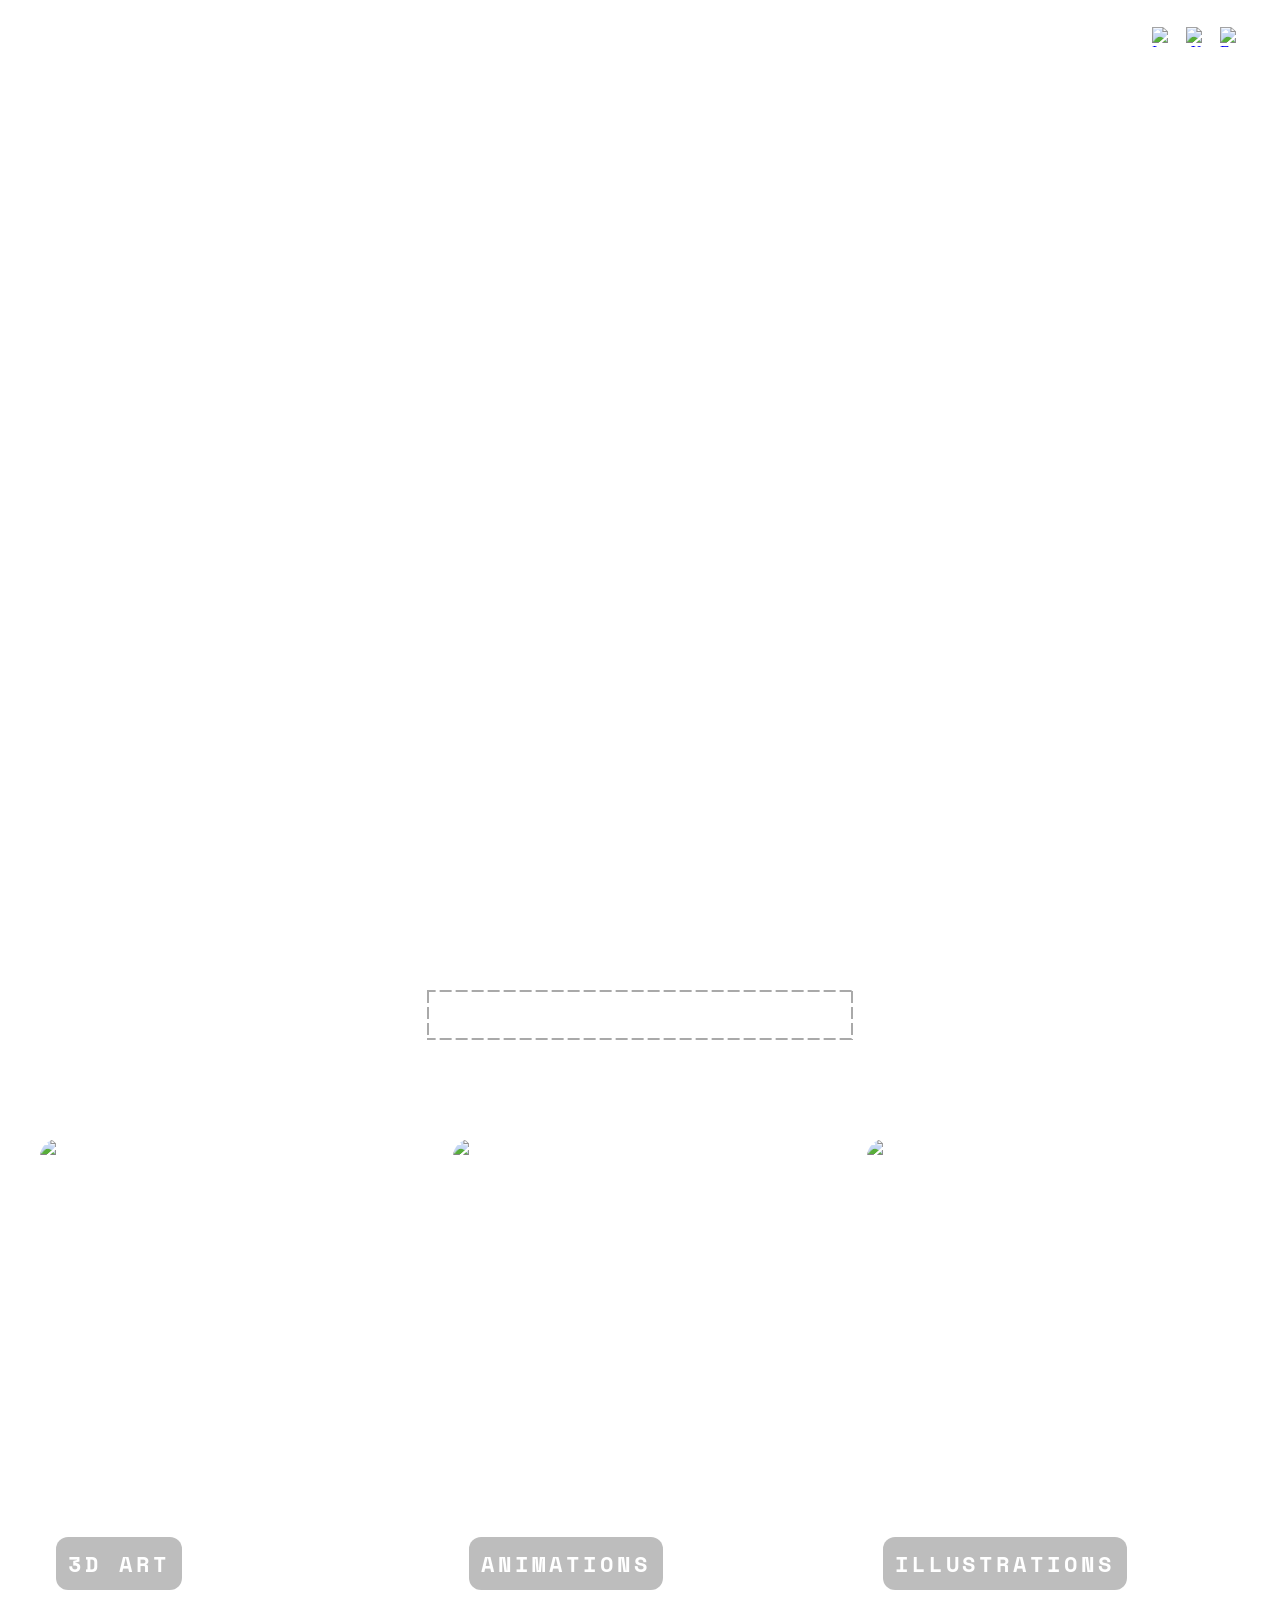
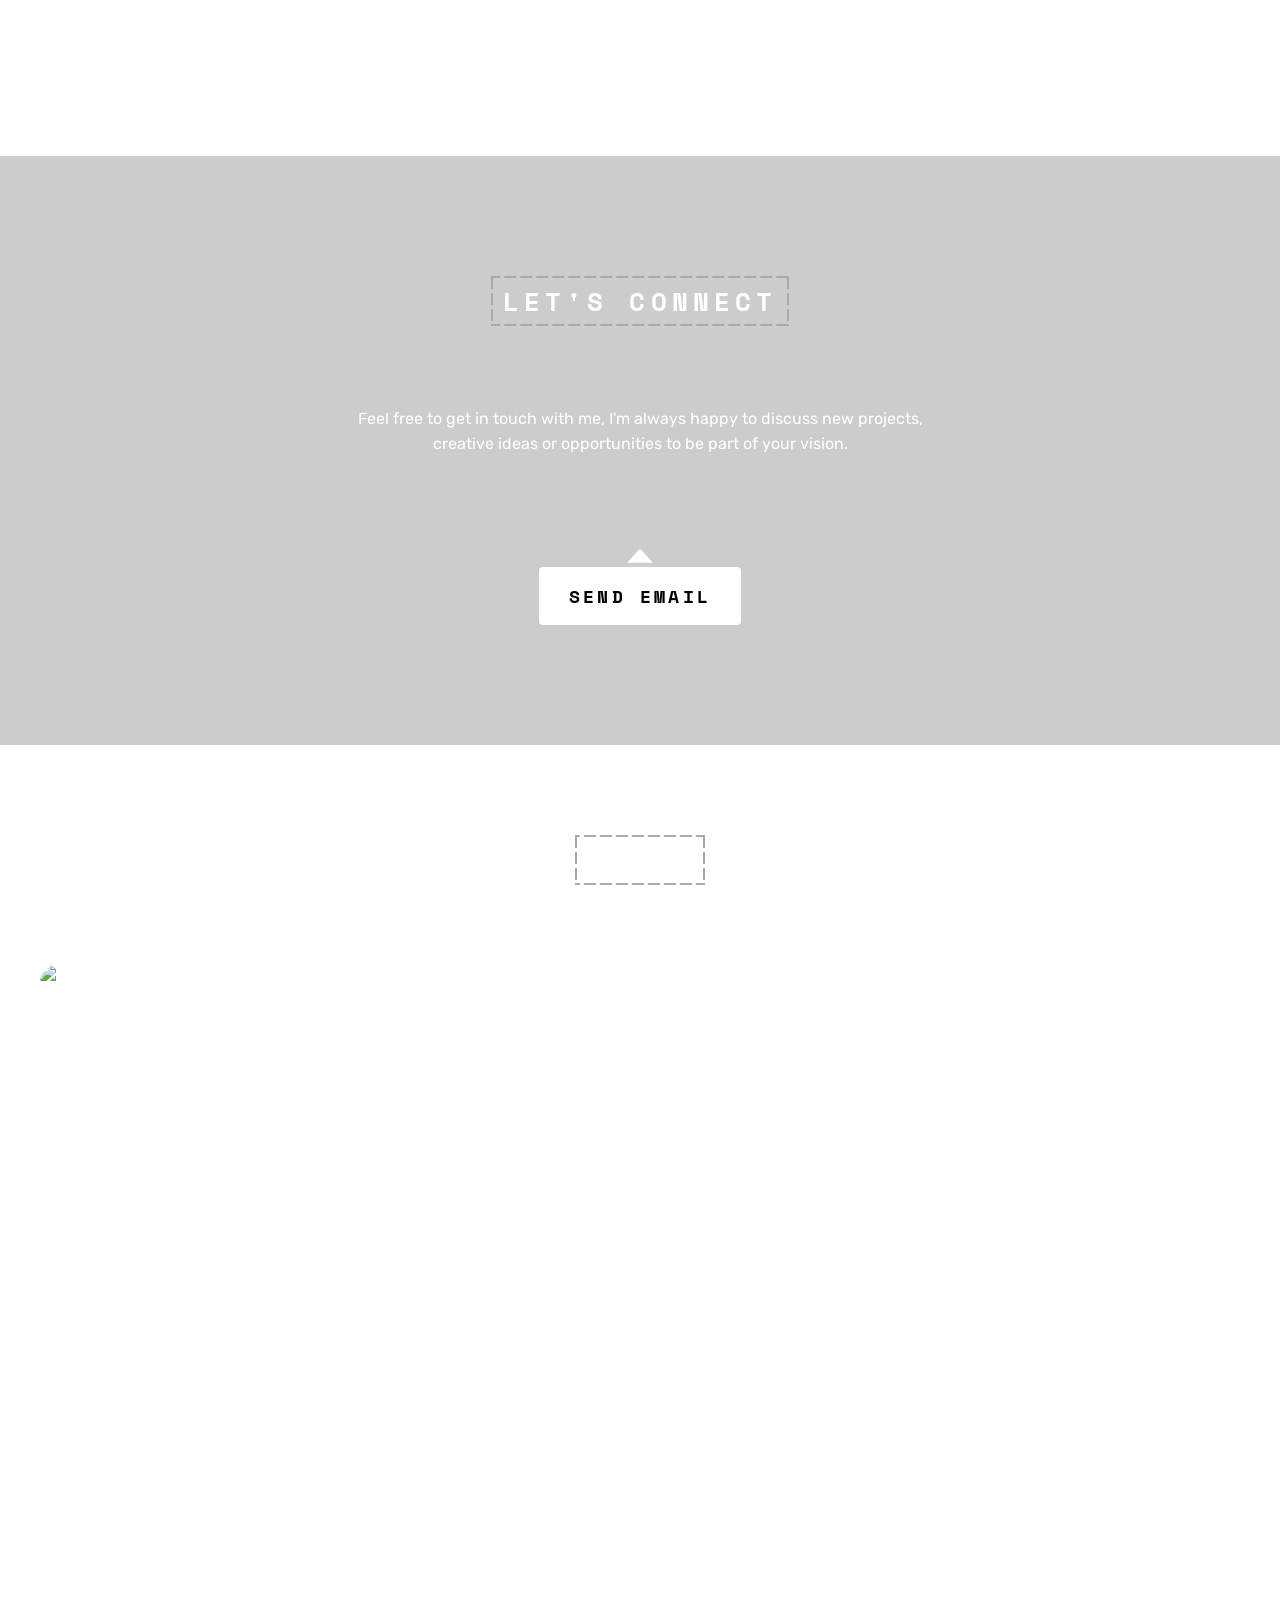
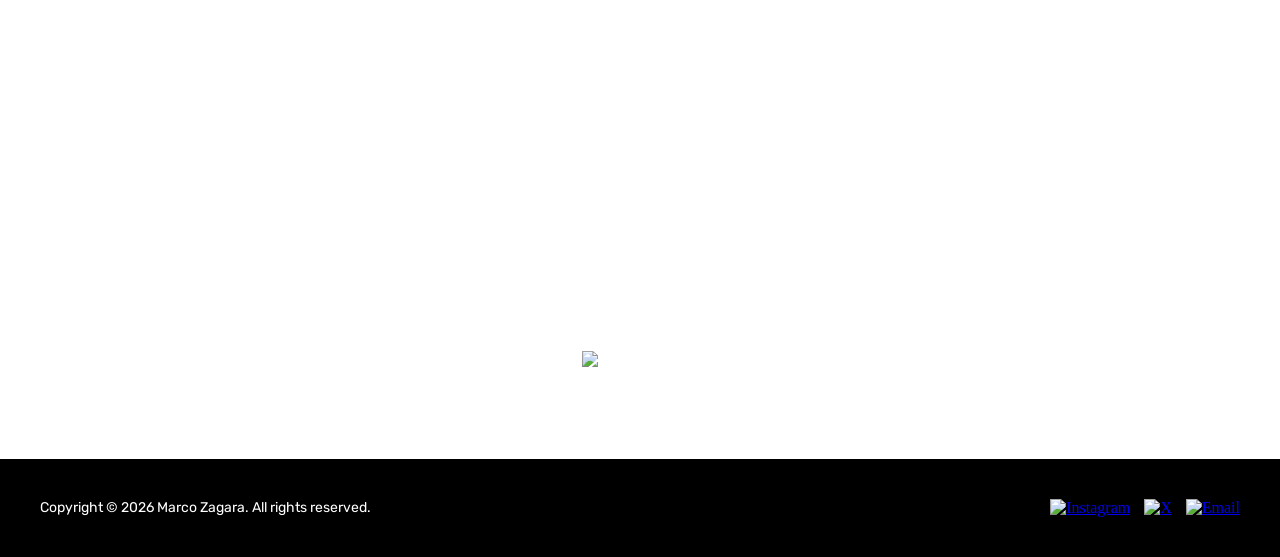
==== index.html @ 0505eff7 "Add files via upload" ====
<!DOCTYPE html>
<html lang="en">

<head>
<meta charset="UTF-8">
<meta name="viewport" content="width=device-width, initial-scale=1.0">

<title>Marco Zagara</title>

<link rel="stylesheet" href="css/style.css">

</head>

<body>

<section class="hero">
  <nav class="nav" id="navbar">
    <div class="container nav__inner">
      <div class="nav__links">
        <a href="#work">WORK</a>
        <a href="#about">ABOUT</a>
        <a href="#contact">CONTACT</a>
      </div>

<div class="nav__icons">

  <a href="https://instagram.com/marcozagara" target="_blank" rel="noopener noreferrer" aria-label="Instagram">
    <img src="images/instagram.svg" alt="Instagram">
  </a>

  <a href="https://x.com/marcozagara" target="_blank" rel="noopener noreferrer" aria-label="X">
    <img src="images/x.svg" alt="X">
  </a>

  <a href="mailto:marcozagara17@email.com" aria-label="Email">
    <img src="images/email.svg" alt="Email">
  </a>

</div>

    </div>
  </nav>

  <div class="container hero-ill-wrap">
    <img src="images/squares.svg" alt="" class="hero-illustration">
  </div>

  <div class="container">
    <h1 class="hero__title">MARCO ZAGARA</h1>
    <p class="hero__subtitle">DIGITAL ARTIST // VISUAL STORYTELLER</p>
  </div>
</section>

<section class="work" id="work">
  <div class="container">
    <div class="section-head">
      <h2 class="section-title">EXPLORE COLLECTIONS</h2>
      <p class="section-subtitle">Selected works from the archive</p>
    </div>

    <div class="cards">
      <a class="card" href="3dart.html" aria-label="3D Art">
        <img class="card__img" src="images/cards-3d.jpg" alt="3D Art cover" />
        <div class="card__label">3D ART</div>
      </a>

      <a class="card" href="animations.html" aria-label="Animations">
        <img class="card__img" src="images/cards-animations.jpg" alt="Animations cover" />
        <div class="card__label">ANIMATIONS</div>
      </a>

      <a class="card" href="illustrations.html" aria-label="Illustrations">

      <div class="contact-anchor" id="contact"></div>

        <img class="card__img" src="images/cards-illustrations.jpg" alt="Illustrations cover" />
        <div class="card__label">ILLUSTRATIONS</div>
      </a>
    </div>

  </div>

</section>

<section class="contact">

  <div class="container">

    <div class="section-head">
      <h2 class="section-title">LET'S CONNECT</h2>
    </div>

    <div class="contact-text">
      <p>
        Feel free to get in touch with me, I'm always happy to discuss new projects, creative ideas or opportunities to be part of your vision.
      </p>
    </div>

    <div class="contact-button">
      <a href="mailto:marcozagara17@email.com" class="email-btn">
        SEND EMAIL
      </a>
    </div>

  </div>

</section>

<section class="about" id="about">
  
  <div class="container">

    <div class="section-head">
      <h2 class="section-title">ABOUT</h2>
    </div>

    <div class="about-photo">
      <img src="images/about-photo.jpg" alt="Marco Zagara">
    </div>

    <div class="about-bio">
      <p>
        I'm a creative visual artist and graphic designer based in Italy, where I continue to grow and evolve a visual portfolio that covers CGI graphics, 2D photo manipulation and illustration. <br> <br>

My work is characterized by a strong visual impact thanks to vibrant colors, interesting points of view and futuristic environments, in which I blend together a strong focus on visual storytelling with a keen use of color and depth to create dreamlike compositions. <br> <br>

Partnering with clients and brands around the globe to solve problems using creative and inspiring solutions, I'm constantly looking for new challenges and I like to collaborate with people, teams and companies that are as passionate about what they do as I am.
      </p>
    </div>

    <div class="clients">

      <h3 class="clients-title">SELECTED CLIENTS</h3>

      <img src="images/clients.png" alt="Selected clients">

    </div>

  </div>

</section>

<footer class="footer">

  <div class="container footer__inner">

    <div class="footer__text">
      Copyright © 2026 Marco Zagara. All rights reserved.
    </div>

    <div class="footer__icons">

      <a href="https://instagram.com/marcozagara" target="_blank" rel="noopener noreferrer">
        <img src="images/instagram.svg" alt="Instagram">
      </a>

      <a href="https://x.com/marcozagara" target="_blank" rel="noopener noreferrer">
        <img src="images/x.svg" alt="X">
      </a>

      <a href="mailto:marcozagara17@email.com">
        <img src="images/email.svg" alt="Email">
      </a>

    </div>

  </div>

</footer>

<script src="js/script.js"></script>

</body>

</html>
---- css/style.css ----
/* Fonts (Google Fonts) */
@import url('https://fonts.googleapis.com/css2?family=Rubik:wght@300;400;500&family=Space+Mono:wght@400;700&display=swap');

/* Reset base */
* { box-sizing: border-box; }
html {
  scroll-behavior: smooth;
}

body { margin: 0; padding: 0; }
body { color: #fff; }

/* Container */
.container {
  width: min(1200px, calc(100% - 48px));
  margin: 0 auto;
}

section {
  scroll-margin-top: 60px;
}

/* HERO */
.hero {
  min-height: 100vh;
  position: relative;
  display: flex;
  align-items: center;   /* centro verticale */
  justify-content: center; /* centro orizzontale */
  text-align: center;

  /* Placeholder background: per ora un colore, poi mettiamo la tua immagine */
  background-image: url("../images/hero_background.jpg");
background-size: cover;
background-position: center;
background-repeat: no-repeat;;
}

.hero__title {
  font-family: "Space Mono", monospace;
  letter-spacing: 0.2em;
  font-size: clamp(38px, 5vw, 68px);
  margin: 0 0 12px 0;
  line-height: 1.1;
}

.hero__subtitle {
  font-family: "Rubik", system-ui, sans-serif;
  letter-spacing: 0.2em;
  text-transform: uppercase;
  font-size: clamp(14px, 1.4vw, 25px);
  margin: 0;
  opacity: 1;
  line-height: 1.1;
}







/* NAVBAR overlay */
.nav {
  position: fixed;
  top: 0;
  left: 0;
  width: 100%;
  z-index: 9999;

  padding: 24px 0;

  transition: background 0.2s ease, backdrop-filter 0.2s ease;
}

@media (max-width: 850px) {
  .nav {
    padding: 20px 0px;
  }
}

/* contenitore interno */

.nav__inner {
  display: flex;
  align-items: center;
  justify-content: space-between;
}

/* link */

.nav__links {
  display: flex;
  gap: 28px;
}

.nav__links a {
  font-family: "Space Mono", monospace;
  font-size: 18px;
  font-weight: 700;
  color: #ffffff;
  text-decoration: none;

  transition: color 0.15s ease;
}

.nav__links a:hover {
  color: #ffbc58;
}

/* icone placeholder */

.nav__icons {
  display: flex;
  align-items: center;
  gap: 14px;
}

.nav__icons a {
  display: inline-flex;
  align-items: center;
  justify-content: center;
}

.nav__icons img {
  width: 20px;
  height: 20px;
  object-fit: contain;

  transition: opacity 0.15s ease;
}

.nav__icons a:hover img {
  opacity: 0.7;
}

/* nav glass allo scroll */

.nav.scrolled {
  background: rgba(0,0,0,0.24);
  backdrop-filter: blur(16px);
  -webkit-backdrop-filter: blur(16px);
  border-bottom: 1px solid rgba(255,255,255,0.18);
}










/* Section spacing */
.work {
  padding: 90px 0;
    background-image: url("../images/work-bg.jpg");

  background-size: cover;
  background-position: center;
  background-repeat: no-repeat;
  position: relative;
  z-index: 3;
}

/* Section heading */
.section-head {
  text-align: center;
  margin-bottom: 40px;
}

.section-title {
  font-family: "Space Mono", monospace;
  letter-spacing: 0.2em;
  text-transform: uppercase;
  font-size: clamp(22px, 2vw, 26px);
  margin: 0 0 40px 0;
  opacity: 1;

  padding: 6px 12px;
  display: inline-block;
  position: relative;          /* necessario per ::before */
}



/* bordo tratteggiato controllabile, 4 lati garantiti */
.section-title::before{
  content: "";
  position: absolute;
  inset: 0;                    /* copre esattamente il box */
  pointer-events: none;
  border-radius: 0px;          /* opzionale */

  /* spessore bordo */
  --b: 2px;

  /* controllo pieni/vuoti */
  --dash: 12px;                /* tratto pieno */
  --gap: 4px;                  /* vuoto */

  background:
    /* TOP */
    repeating-linear-gradient(
      to right,
      #a9a9a9 0 var(--dash),
      transparent var(--dash) calc(var(--dash) + var(--gap))
    ) top / calc(var(--dash) + var(--gap)) var(--b) repeat-x,

    /* BOTTOM */
    repeating-linear-gradient(
      to right,
      #a9a9a9 0 var(--dash),
      transparent var(--dash) calc(var(--dash) + var(--gap))
    ) bottom / calc(var(--dash) + var(--gap)) var(--b) repeat-x,

    /* LEFT */
    repeating-linear-gradient(
      to bottom,
      #a9a9a9 0 var(--dash),
      transparent var(--dash) calc(var(--dash) + var(--gap))
    ) left / var(--b) calc(var(--dash) + var(--gap)) repeat-y,

    /* RIGHT */
    repeating-linear-gradient(
      to bottom,
      #a9a9a9 0 var(--dash),
      transparent var(--dash) calc(var(--dash) + var(--gap))
    ) right / var(--b) calc(var(--dash) + var(--gap)) repeat-y;
}

.section-subtitle {
  font-family: "Rubik", system-ui, sans-serif;
  letter-spacing: 0.2em;
  text-transform: uppercase;
  font-size: clamp(14px, 2vw, 16px);
  margin: 0;
  opacity: 1;
}

/* Cards grid */
.cards {
  display: grid;
  grid-template-columns: repeat(3, 1fr);
  gap: 40px;
  align-items: stretch;
  margin-bottom: 60px;
}

.card {
  position: relative;
  display: block;
  border-radius: 18px;
  overflow: hidden;
  text-decoration: none;
  color: #fff;
}

.card__img {
  width: 100%;
  height: 100%;
  display: block;
  aspect-ratio: 4 / 5;
  object-fit: cover;
  transition: transform 0.25s ease;
}

.card:hover .card__img {
  transform: scale(1.04);
}

.card:hover .card__label {
  transform: translateY(-6px);
}

.card__label {
  position: absolute;
  left: 16px;
  bottom: 16px;
  font-family: "Space Mono", monospace;
  font-weight: 700;
  letter-spacing: 0.18em;
  text-transform: uppercase;
  font-size: 22px;

  padding: 10px 12px;
  border-radius: 12px;

  background: rgba(0, 0, 0, 0.26);
  backdrop-filter: blur(4px);
  
  transition: transform 0.25s ease;
}

.contact-anchor {
  position: absolute;
  top: 55%;
  left: 50%;

  width: 1px;
  height: 1px;

  transform: translateX(-50%);

  pointer-events: none;
}

@media (max-width: 1024px) {
  .card__label {
    font-size: 2vw;
  }
}

@media (max-width: 850px) {
  .card__label {
    font-size: 22px;
  }
}

@media (max-width: 600px) {
  .card__label {
    font-size: 22px;
  }
}

/* Mobile layout */
@media (max-width: 850px) {
  .cards {
    grid-template-columns: 1fr;
  }
}

.about {
  padding: 90px 0;
  text-align: center;

  background-image: url("../images/about-bg.jpg");
  background-size: cover;
  background-position: center;
  background-repeat: no-repeat;
}

/* foto */

.about-photo {
  width: 100%;
  height: 480px;
  overflow: hidden;
  margin-top: 0px;
  border-radius: 18px;
}

.about-photo img {
  width: 100%;
  height: 100%;
  object-fit: cover;
  object-position: center;
  display: block;
}

/* bio */

.about-bio {
  max-width: 800px;
  margin: 0 auto;
  margin-top: 30px;
}

.about-bio p {
  font-family: "Rubik", sans-serif;
  font-size: clamp(16px, 1.2vw, 18px);
  line-height: 1.6;
  margin-top: 80px;
}

/* clients */

.clients {
  margin-top: 60px;
}

.clients-title {
  font-family: "Space Mono", monospace;
  letter-spacing: 0.22em;
  text-transform: uppercase;
  font-size: clamp(18px, 1.6vw, 22px);
  margin-bottom: 80px;
}

.clients img {
  max-width: 80%;
  width: 100%;
  opacity: 1;
}

@media (max-width: 850px) {
  .clients img {
    max-width: 100%;
  }
}

.contact {
  padding: 120px 0;
  text-align: center;

  background-image: linear-gradient(rgba(0,0,0,0.20), rgba(0,0,0,0.20)),
    url("../images/contact-bg.jpg");

  background-size: cover;
  background-position: center;
  background-repeat: no-repeat;
}

.contact-text {
  max-width: 600px;
  margin: 30px auto;
}

.contact-text p {
  font-family: "Rubik", sans-serif;
  font-size: clamp(16px, 1.2vw, 18px);
  line-height: 1.6;
}

.email-btn {
  display: inline-block;
  position: relative;
  margin-top: 80px;

  font-family: "Space Mono", monospace;
  letter-spacing: 0.18em;
  font-weight: 700;
  text-transform: uppercase;
  font-size: clamp(18px, 1.2vw, 22px);

  padding: 14px 28px;

  color: black;
  text-decoration: none;
  background-color: white;
  border-radius: 4px;
  border: 2px solid white;

  transition: all 0.1s ease;
}

.email-btn::before {
  content: "";
  position: absolute;
  left: 50%;
  top: -20px;
  transform: translateX(-50%);

  width: 26px;
  height: 13.86px;
  background: white;

  clip-path: polygon(50% 0, 100% 100%, 0 100%);
}

.email-btn:hover {
  background: rgba(255,255,255,0.1);
  color: white;
  backdrop-filter: blur(6px);
}

.footer {
  background: black;
  padding: 40px 0;
}

.footer__inner {
  display: flex;
  align-items: center;
  justify-content: space-between;
}

.footer__text {
  font-family: "Rubik", sans-serif;
  font-size: 14px;
  letter-spacing: 0;
  color: white;
}

.footer__icons {
  display: flex;
  align-items: center;
  gap: 14px;
}

.footer__icons img {
  width: 20px;
  height: 20px;
  object-fit: contain;
  transition: opacity 0.15s ease;
}

.footer__icons a:hover img {
  opacity: 0.7;
}



----------------------------------------------------------------




.hero {
  position: relative;
  overflow: hidden;
}

.hero-ill-wrap {
  position: absolute;
  inset: 0;
  z-index: 1;
  pointer-events: none;
}

.hero-illustration {
  position: absolute;
  right: -12px;
  bottom: 60px;

  width: clamp(60px, 20vw, 100px);
  height: auto;
}

.hero .container:last-of-type {
  position: relative;
  z-index: 2;
}
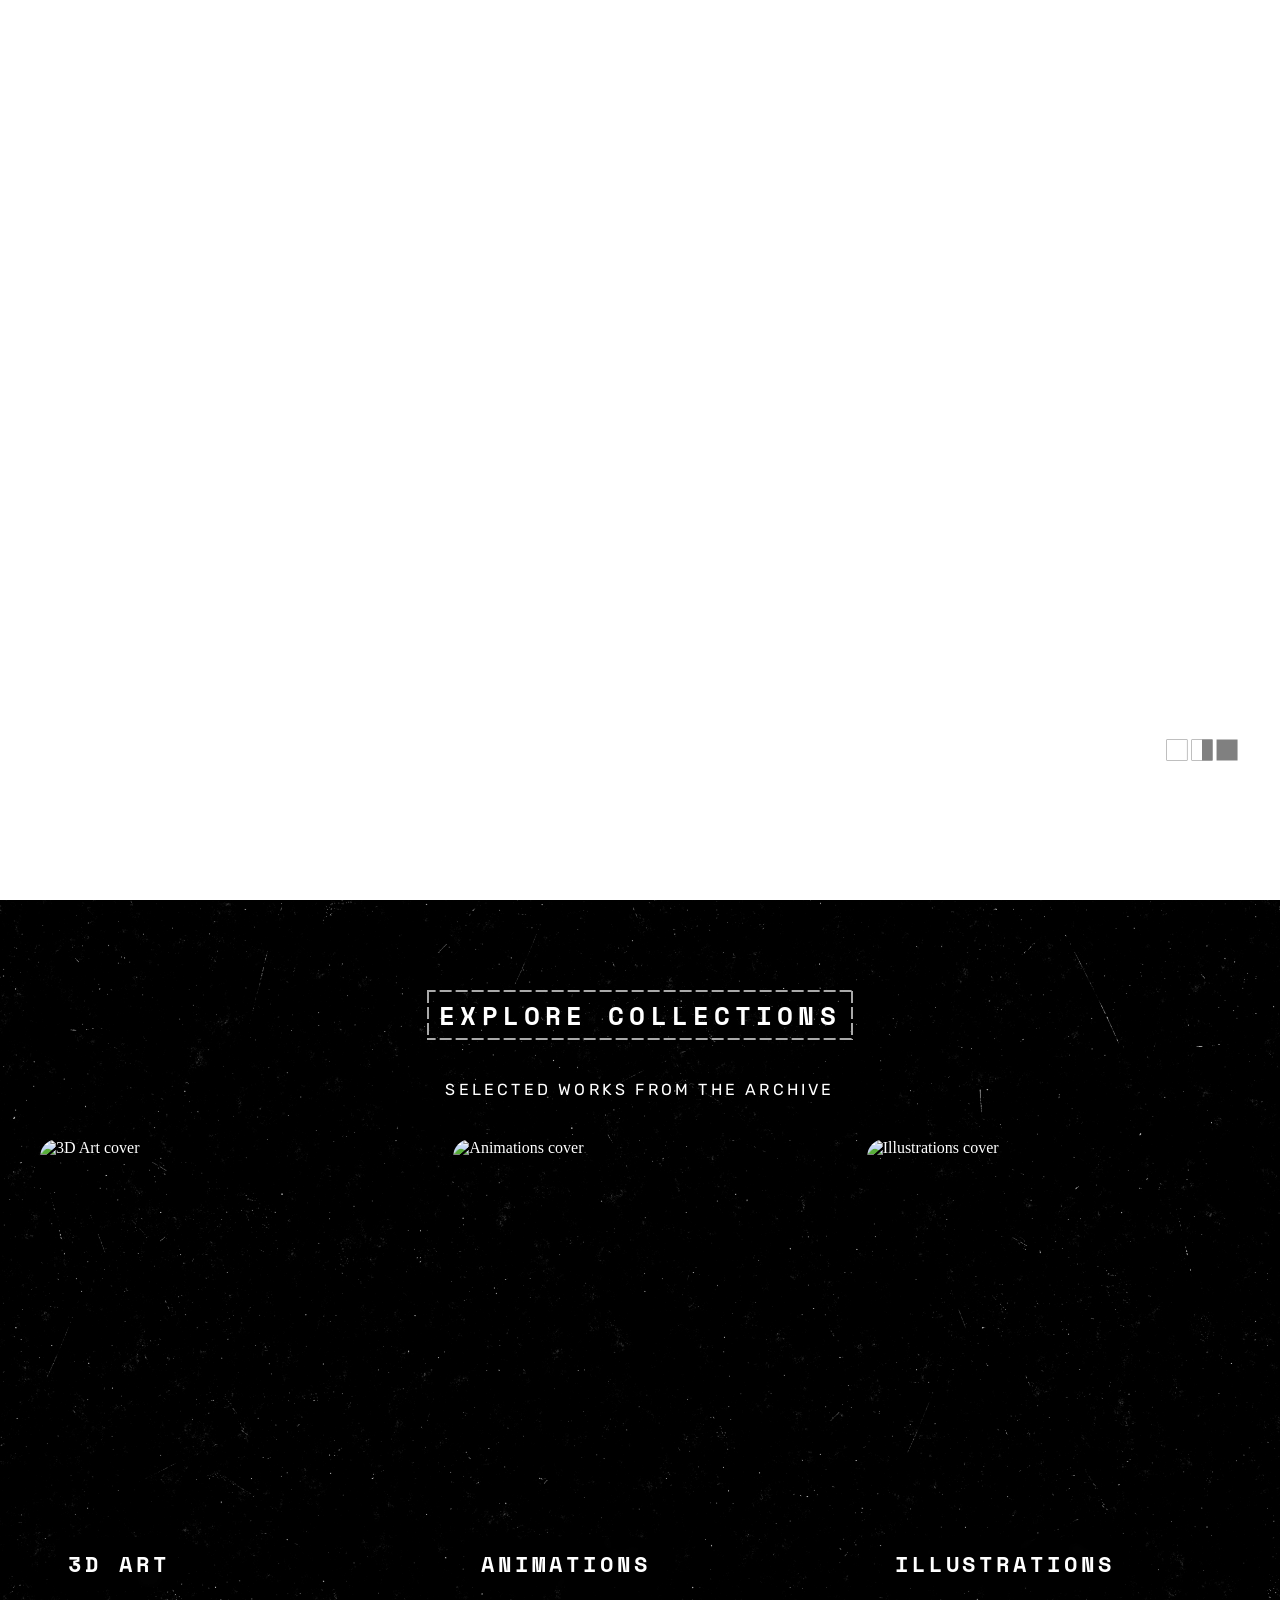
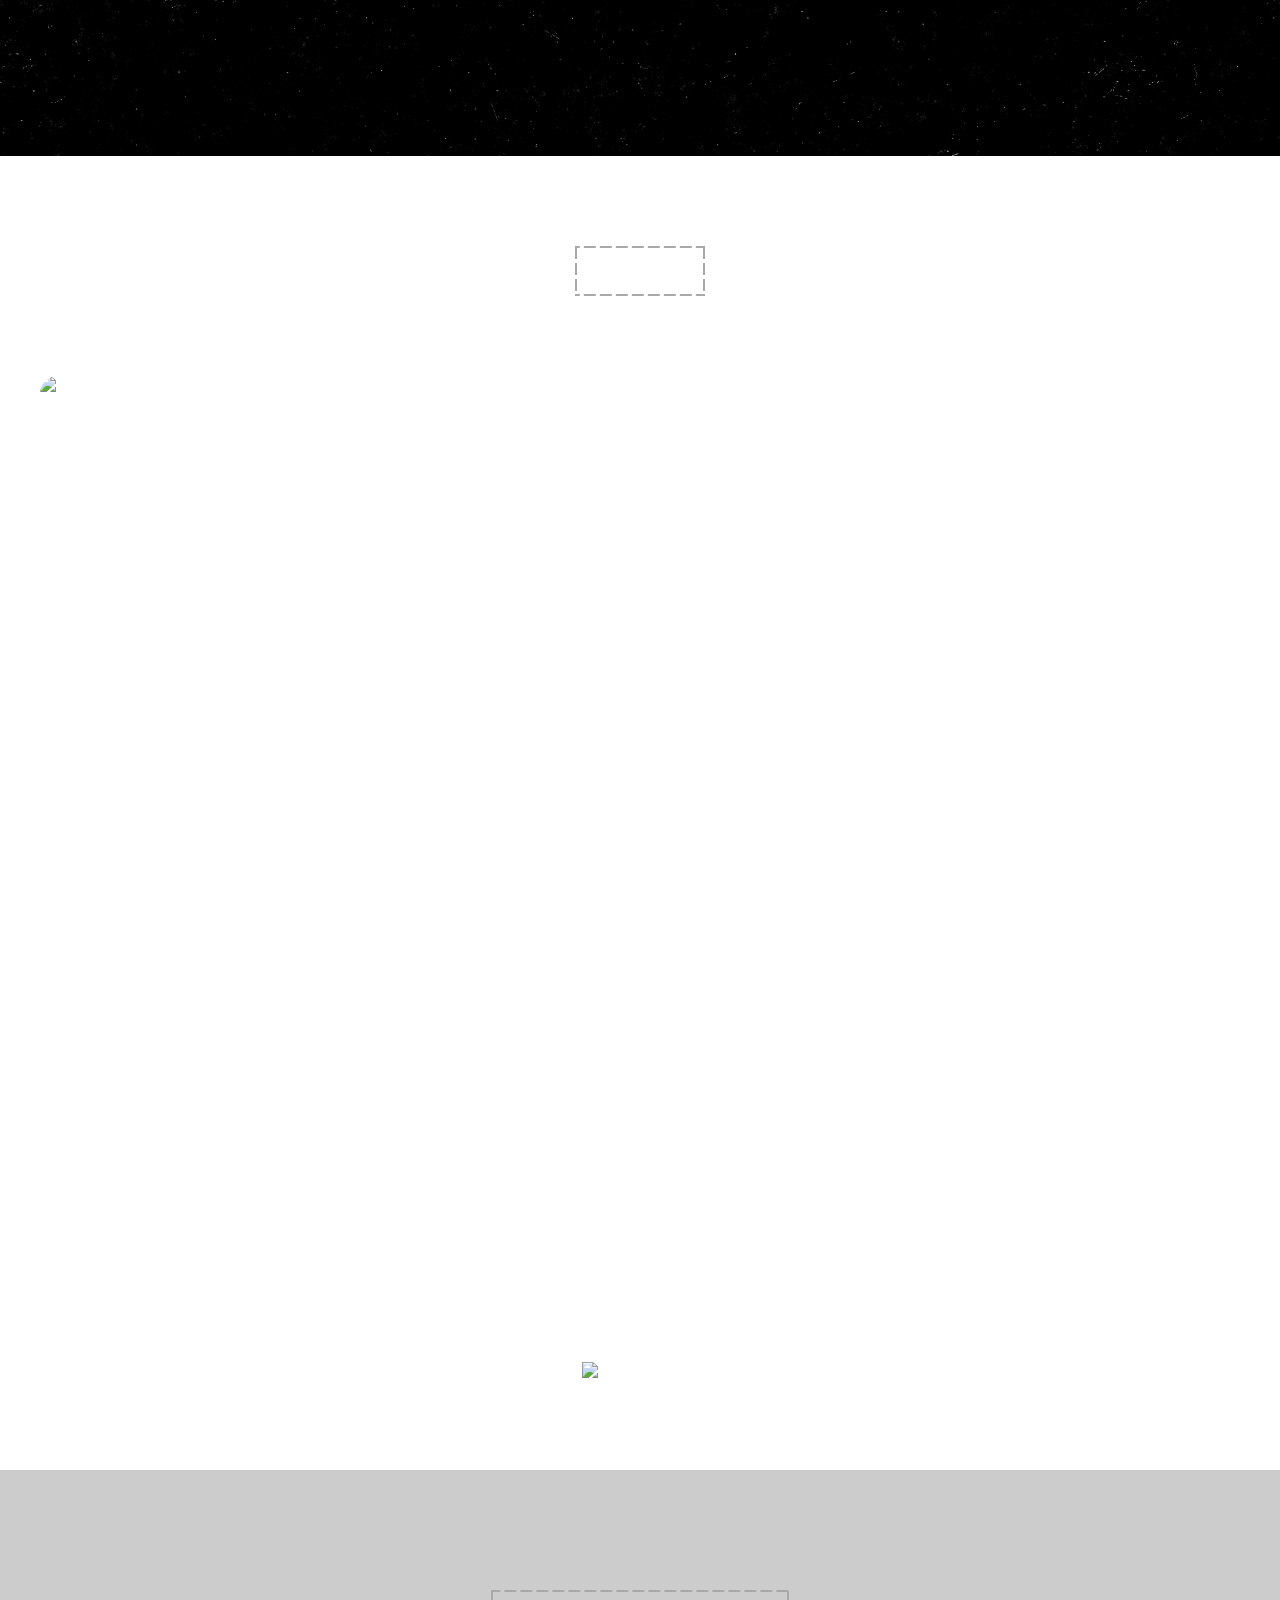
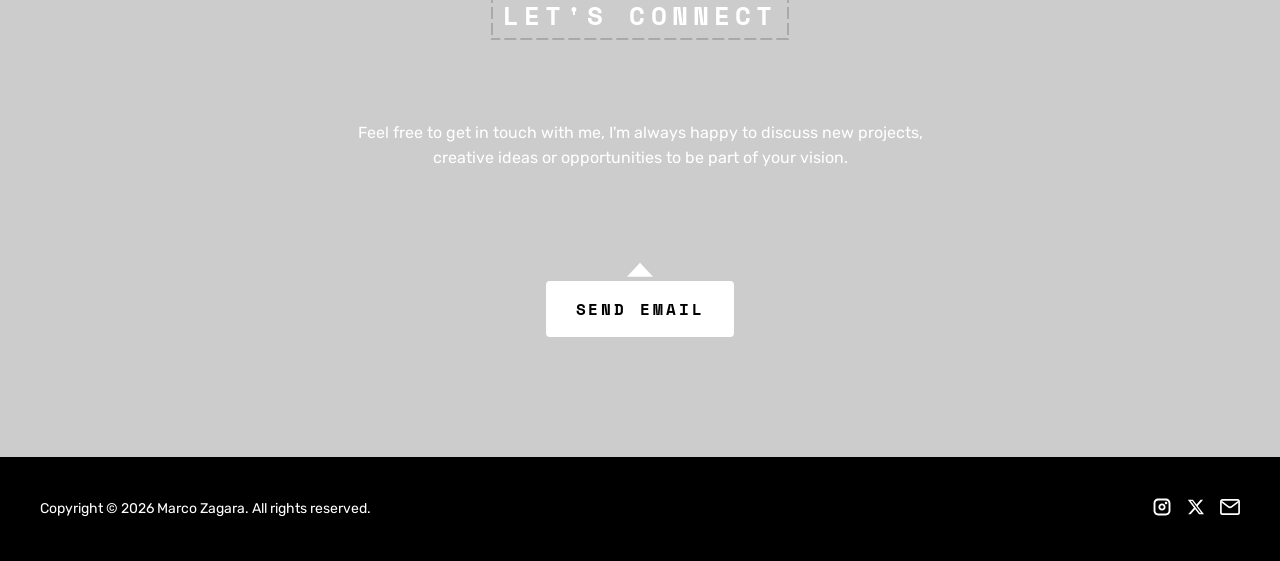
==== commit b0c22b3a: "Update index.html" ====
--- a/index.html
+++ b/index.html
@@ -13,35 +13,66 @@
 
 <body>
 
-<section class="hero">
-  <nav class="nav" id="navbar">
-    <div class="container nav__inner">
-      <div class="nav__links">
-        <a href="#work">WORK</a>
-        <a href="#about">ABOUT</a>
-        <a href="#contact">CONTACT</a>
-      </div>
-
-<div class="nav__icons">
-
-  <a href="https://instagram.com/marcozagara" target="_blank" rel="noopener noreferrer" aria-label="Instagram">
-    <img src="images/instagram.svg" alt="Instagram">
-  </a>
-
-  <a href="https://x.com/marcozagara" target="_blank" rel="noopener noreferrer" aria-label="X">
-    <img src="images/x.svg" alt="X">
-  </a>
-
-  <a href="mailto:marcozagara17@email.com" aria-label="Email">
-    <img src="images/email.svg" alt="Email">
-  </a>
-
-</div>
-
-    </div>
-  </nav>
-
-  <div class="container hero-ill-wrap">
+<section class="hero" id="top">
+
+<nav class="nav" id="navbar">
+  <div class="container nav__inner">
+
+    <a href="#top" class="nav__brand">MARCOZAGARA</a>
+
+    <div class="nav__links">
+      <a href="#work">WORK</a>
+      <a href="#about">ABOUT ME</a>
+      <a href="#contact">CONTACT</a>
+      <a href="https://displate.com/artist/marcozagara?art=5eda8d5497c77" target=”_blank”>PRINTS</a>
+    </div>
+
+    <div class="nav__icons">
+      <a href="https://instagram.com/marcozagara" target="_blank" rel="noopener noreferrer" aria-label="Instagram">
+        <img src="images/instagram.svg" alt="Instagram">
+      </a>
+
+      <a href="https://x.com/marcozagara" target="_blank" rel="noopener noreferrer" aria-label="X">
+        <img src="images/x.svg" alt="X">
+      </a>
+
+      <a href="mailto:marcozagara17@email.com" aria-label="Email">
+        <img src="images/email.svg" alt="Email">
+      </a>
+    </div>
+
+    <button class="nav__toggle" id="navToggle" aria-label="Open menu" aria-expanded="false">
+      <span></span>
+      <span></span>
+      <span></span>
+    </button>
+
+  </div>
+
+  <div class="nav__mobile-menu" id="navMenu">
+    <a href="#work">WORK</a>
+    <a href="#about">ABOUT ME</a>
+    <a href="#contact">CONTACT</a>
+    <a href="https://displate.com/artist/marcozagara?art=5eda8d5497c77" target=”_blank”>PRINTS</a>
+
+  <div class="nav__mobile-icons">
+    <a href="https://instagram.com/marcozagara" target="_blank" rel="noopener noreferrer">
+      <img src="images/instagram.svg" alt="Instagram">
+    </a>
+
+    <a href="https://x.com/marcozagara" target="_blank" rel="noopener noreferrer">
+      <img src="images/x.svg" alt="X">
+    </a>
+
+    <a href="mailto:marcozagara17@email.com">
+      <img src="images/email.svg" alt="Email">
+    </a>
+  </div>
+
+  </div>
+</nav>
+
+<div class="container hero-ill-wrap">
     <img src="images/squares.svg" alt="" class="hero-illustration">
   </div>
 
@@ -71,8 +102,6 @@
 
       <a class="card" href="illustrations.html" aria-label="Illustrations">
 
-      <div class="contact-anchor" id="contact"></div>
-
         <img class="card__img" src="images/cards-illustrations.jpg" alt="Illustrations cover" />
         <div class="card__label">ILLUSTRATIONS</div>
       </a>
@@ -82,7 +111,41 @@
 
 </section>
 
-<section class="contact">
+<section class="about" id="about">
+  
+  <div class="container">
+
+    <div class="section-head">
+      <h2 class="section-title">ABOUT</h2>
+    </div>
+
+    <div class="about-photo">
+      <img src="images/about-photo.jpg" alt="Marco Zagara">
+    </div>
+
+    <div class="about-bio">
+      <p>
+        I'm a creative visual artist and graphic designer based in Italy, where I continue to grow and evolve a visual portfolio that covers CGI graphics, 2D photo manipulation and illustration. <br> <br>
+
+My work is characterized by a strong visual impact thanks to vibrant colors, interesting points of view and futuristic environments, in which I blend together a strong focus on visual storytelling with a keen use of color and depth to create dreamlike compositions. <br> <br>
+
+Partnering with clients and brands around the globe to solve problems using creative and inspiring solutions, I'm constantly looking for new challenges and I like to collaborate with people, teams and companies that are as passionate about what they do as I am.
+      </p>
+    </div>
+
+    <div class="clients">
+
+      <h3 class="clients-title">SELECTED CLIENTS</h3>
+
+      <img src="images/clients.png" alt="Selected clients">
+
+    </div>
+
+  </div>
+
+</section>
+
+<section class="contact" id="contact">
 
   <div class="container">
 
@@ -106,40 +169,6 @@
 
 </section>
 
-<section class="about" id="about">
-  
-  <div class="container">
-
-    <div class="section-head">
-      <h2 class="section-title">ABOUT</h2>
-    </div>
-
-    <div class="about-photo">
-      <img src="images/about-photo.jpg" alt="Marco Zagara">
-    </div>
-
-    <div class="about-bio">
-      <p>
-        I'm a creative visual artist and graphic designer based in Italy, where I continue to grow and evolve a visual portfolio that covers CGI graphics, 2D photo manipulation and illustration. <br> <br>
-
-My work is characterized by a strong visual impact thanks to vibrant colors, interesting points of view and futuristic environments, in which I blend together a strong focus on visual storytelling with a keen use of color and depth to create dreamlike compositions. <br> <br>
-
-Partnering with clients and brands around the globe to solve problems using creative and inspiring solutions, I'm constantly looking for new challenges and I like to collaborate with people, teams and companies that are as passionate about what they do as I am.
-      </p>
-    </div>
-
-    <div class="clients">
-
-      <h3 class="clients-title">SELECTED CLIENTS</h3>
-
-      <img src="images/clients.png" alt="Selected clients">
-
-    </div>
-
-  </div>
-
-</section>
-
 <footer class="footer">
 
   <div class="container footer__inner">
@@ -172,4 +201,5 @@
 
 </body>
 
-</html>+</html>
+
--- a/css/style.css
+++ b/css/style.css
@@ -9,6 +9,23 @@
 
 body { margin: 0; padding: 0; }
 body { color: #fff; }
+
+body {
+  user-select: none;
+  -webkit-user-select: none;
+}
+
+a,
+button,
+img {
+  -webkit-tap-highlight-color: transparent;
+}
+
+a,
+button,
+img {
+  -webkit-tap-highlight-color: transparent;
+}
 
 /* Container */
 .container {
@@ -29,7 +46,6 @@
   justify-content: center; /* centro orizzontale */
   text-align: center;
 
-  /* Placeholder background: per ora un colore, poi mettiamo la tua immagine */
   background-image: url("../images/hero_background.jpg");
 background-size: cover;
 background-position: center;
@@ -42,6 +58,15 @@
   font-size: clamp(38px, 5vw, 68px);
   margin: 0 0 12px 0;
   line-height: 1.1;
+  white-space: nowrap;
+  transform: translateY(-30px);
+}
+
+@media (max-width: 768px) {
+  .hero__title {
+    font-size: clamp(34px, 9vw, 68px);
+    letter-spacing: 0.1em;
+  }
 }
 
 .hero__subtitle {
@@ -52,9 +77,16 @@
   margin: 0;
   opacity: 1;
   line-height: 1.1;
-}
-
-
+  white-space: nowrap;
+  transform: translateY(-30px);
+}
+
+@media (max-width: 768px) {
+  .hero__subtitle {
+    font-size: clamp(12.8px, 1.4vw, 25px);
+    letter-spacing: 0.1em;
+  }
+}
 
 
 
@@ -71,12 +103,25 @@
   padding: 24px 0;
 
   transition: background 0.2s ease, backdrop-filter 0.2s ease;
-}
-
-@media (max-width: 850px) {
-  .nav {
-    padding: 20px 0px;
-  }
+  
+  overflow: visible;
+}
+
+@media (max-width: 768px) {
+
+  .nav.nav--open::after {
+    content: "";
+    position: absolute;
+    top: 100%;
+    left: 0;
+    width: 100%;
+    height: 220px;
+
+    border-bottom: 1px solid rgba(255,255,255,0.18);
+
+    z-index: -1;
+  }
+
 }
 
 /* contenitore interno */
@@ -85,6 +130,7 @@
   display: flex;
   align-items: center;
   justify-content: space-between;
+  position: relative;
 }
 
 /* link */
@@ -92,6 +138,9 @@
 .nav__links {
   display: flex;
   gap: 28px;
+  position: absolute;
+  left: 50%;
+  transform: translateX(-50%);
 }
 
 .nav__links a {
@@ -108,8 +157,6 @@
   color: #ffbc58;
 }
 
-/* icone placeholder */
-
 .nav__icons {
   display: flex;
   align-items: center;
@@ -143,9 +190,186 @@
   border-bottom: 1px solid rgba(255,255,255,0.18);
 }
 
-
-
-
+@media (max-width: 768px) {
+
+  .nav__inner {
+    padding-left: 12px;
+    padding-right: 12px;
+  }
+
+  .nav__links {
+    gap: 12px;
+  }
+
+  .nav__icons {
+    gap: 10px;
+  }
+
+  .nav__links a {
+    font-size: 16px;
+  }
+
+  .nav__icons img {
+    width: 16px;
+    height: 16px;
+  }
+
+}
+
+
+
+
+/* brand mobile */
+
+.nav__brand {
+  display: block;
+  font-family: "Space Mono", monospace;
+  font-size: 18px;
+  font-weight: 700;
+  letter-spacing: 0.08em;
+  color: #ffffff;
+  text-decoration: none;
+  transition: color 0.15s ease;
+}
+
+.nav__brand:hover {
+  color: #ffbc58;
+}
+
+/* hamburger */
+
+.nav__toggle {
+  display: none;
+  background: none;
+  border: none;
+  cursor: pointer;
+  width: 28px;
+  height: 22px;
+  padding: 0;
+}
+
+.nav__toggle span {
+  display: block;
+  width: 100%;
+  height: 2px;
+  background: white;
+  margin-bottom: 6px;
+  transition: transform 0.25s ease, opacity 0.25s ease;
+}
+
+.nav__toggle span:last-child {
+  margin-bottom: 0;
+}
+
+/* menu mobile */
+
+.nav__mobile-menu {
+  display: none;
+}
+
+.nav__mobile-icons {
+  display: flex;
+  justify-content: center;
+  align-items: center;
+  gap: 18px;
+  width: 100%;
+  margin-top: 10px;
+}
+
+.nav__mobile-icons img {
+  width: 18px;
+  height: 18px;
+  object-fit: contain;
+  transition: opacity 0.15s ease;
+}
+
+.nav__mobile-icons a:hover img {
+  opacity: 0.7;
+}
+
+/* MOBILE */
+
+@media (max-width: 768px) {
+  .nav__brand {
+    display: block;
+  }
+
+  .nav__links,
+  .nav__icons {
+    display: none;
+  }
+
+  .nav__toggle {
+    display: block;
+  }
+
+  .nav__mobile-menu {
+    position: absolute;
+    top: 100%;
+    left: 0;
+    width: 100%;
+
+    display: none;
+    flex-direction: column;
+    gap: 18px;
+    padding-top: 24px;
+    padding-bottom: 24px;
+
+    background: rgba(0, 0, 0, 0.85);
+    border-top: 1px solid rgba(255, 255, 255, 0.24);
+    border-bottom: 1px solid rgba(255, 255, 255, 0.24);
+    overflow: hidden;
+  }
+
+  .nav__mobile-menu a {
+    font-family: "Space Mono", monospace;
+    font-size: 16px;
+    font-weight: 700;
+    color: #ffffff;
+    text-decoration: none;
+    transition: color 0.15s ease;
+  }
+
+.nav__mobile-menu > a {
+  font-family: "Space Mono", monospace;
+  font-size: 16px;
+  font-weight: 700;
+  color: #ffffff;
+  text-decoration: none;
+  transition: color 0.15s ease;
+
+  padding-bottom: 24px;
+  border-bottom: 1px solid rgba(255,255,255,0.24);
+}
+
+
+.nav__mobile-icons a {
+  border-bottom: none;
+  padding-bottom: 0;
+}
+
+  .nav__mobile-menu a:hover {
+    color: #ffbc58;
+  }
+
+  .nav--open .nav__mobile-menu {
+    display: flex;
+  }
+}
+
+/* animazione hamburger → X */
+
+.nav--open .nav__toggle span:nth-child(1) {
+  transform: translateY(8px) rotate(45deg);
+}
+
+.nav--open .nav__toggle span:nth-child(2) {
+  opacity: 0;
+}
+
+.nav--open .nav__toggle span:nth-child(3) {
+  transform: translateY(-8px) rotate(-45deg);
+}
 
 
 
@@ -177,12 +401,20 @@
   font-size: clamp(22px, 2vw, 26px);
   margin: 0 0 40px 0;
   opacity: 1;
+  white-space: nowrap;
 
   padding: 6px 12px;
   display: inline-block;
   position: relative;          /* necessario per ::before */
 }
 
+
+@media (max-width: 768px) {
+  .section-title {
+    font-size: clamp(20px, 2vw, 26px);
+    letter-spacing: 0.1em;
+  }
+}
 
 
 /* bordo tratteggiato controllabile, 4 lati garantiti */
@@ -237,6 +469,14 @@
   font-size: clamp(14px, 2vw, 16px);
   margin: 0;
   opacity: 1;
+  white-space: nowrap;
+}
+
+@media (max-width: 768px) {
+  .section-subtitle {
+    font-size: clamp(12.8px, 2vw, 16px);
+    letter-spacing: 0.1em;
+  }
 }
 
 /* Cards grid */
@@ -295,7 +535,7 @@
 
 .contact-anchor {
   position: absolute;
-  top: 55%;
+  top: 105%;
   left: 50%;
 
   width: 1px;
@@ -359,6 +599,18 @@
   display: block;
 }
 
+@media (max-width: 768px) {
+  .about-photo {
+    height: 220px;
+  }
+}
+
+@media (max-width: 768px) {
+  .about-photo img {
+    
+  }
+}
+
 /* bio */
 
 .about-bio {
@@ -372,6 +624,13 @@
   font-size: clamp(16px, 1.2vw, 18px);
   line-height: 1.6;
   margin-top: 80px;
+}
+
+@media (max-width: 768px) {
+  .about-bio p {
+    font-size: clamp(12.8px, 1.2vw, 18px);
+    letter-spacing: 0;
+  }
 }
 
 /* clients */
@@ -386,6 +645,7 @@
   text-transform: uppercase;
   font-size: clamp(18px, 1.6vw, 22px);
   margin-bottom: 80px;
+  white-space: nowrap;
 }
 
 .clients img {
@@ -423,6 +683,13 @@
   line-height: 1.6;
 }
 
+@media (max-width: 768px) {
+  .contact-text p {
+    font-size: clamp(12.8px, 1.2vw, 18px);
+    letter-spacing: 0;
+  }
+}
+
 .email-btn {
   display: inline-block;
   position: relative;
@@ -432,7 +699,7 @@
   letter-spacing: 0.18em;
   font-weight: 700;
   text-transform: uppercase;
-  font-size: clamp(18px, 1.2vw, 22px);
+  font-size: clamp(16px, 1.2vw, 22px);
 
   padding: 14px 28px;
 
@@ -465,6 +732,12 @@
   backdrop-filter: blur(6px);
 }
 
+@media (max-width: 768px) {
+  .email-btn {
+    padding: 8px 12px;
+  }
+}
+
 .footer {
   background: black;
   padding: 40px 0;
@@ -500,9 +773,61 @@
   opacity: 0.7;
 }
 
-
-
-----------------------------------------------------------------
+@media (max-width: 768px) {
+  .footer__inner {
+    flex-direction: column;
+    align-items: center;
+    justify-content: center;
+    gap: 14px;
+    text-align: center;
+  }
+
+  .footer__icons {
+    order: 1;
+  }
+
+  .footer__text {
+    order: 2;
+    font-size: 12px;
+  }
+}
+
+
+
+
+
+
+
+@media (hover: none) and (pointer: coarse) {
+  .nav__brand:hover,
+  .nav__brand:active,
+  .nav__brand:focus,
+  .nav__brand:focus-visible,
+  .nav__links a:hover,
+  .nav__links a:active,
+  .nav__links a:focus,
+  .nav__links a:focus-visible,
+  .nav__mobile-menu a:hover,
+  .nav__mobile-menu a:active,
+  .nav__mobile-menu a:focus,
+  .nav__mobile-menu a:focus-visible {
+    color: #ffffff;
+  }
+
+  .nav__icons a:hover img,
+  .nav__icons a:active img,
+  .nav__icons a:focus img,
+  .nav__icons a:focus-visible img,
+  .nav__mobile-icons a:hover img,
+  .nav__mobile-icons a:active img,
+  .nav__mobile-icons a:focus img,
+  .nav__mobile-icons a:focus-visible img {
+    opacity: 1;
+  }
+}
+
+
+
 
 
 
@@ -522,13 +847,23 @@
 .hero-illustration {
   position: absolute;
   right: -12px;
-  bottom: 60px;
+  bottom: 0;
+  transform: translateY(-100px);
 
   width: clamp(60px, 20vw, 100px);
   height: auto;
+}
+
+@media (max-width: 768px) {
+  .hero-illustration {
+    transform: translateY(-100px);
+    right: 6px;
+  }
 }
 
 .hero .container:last-of-type {
   position: relative;
   z-index: 2;
-}+}
+
+
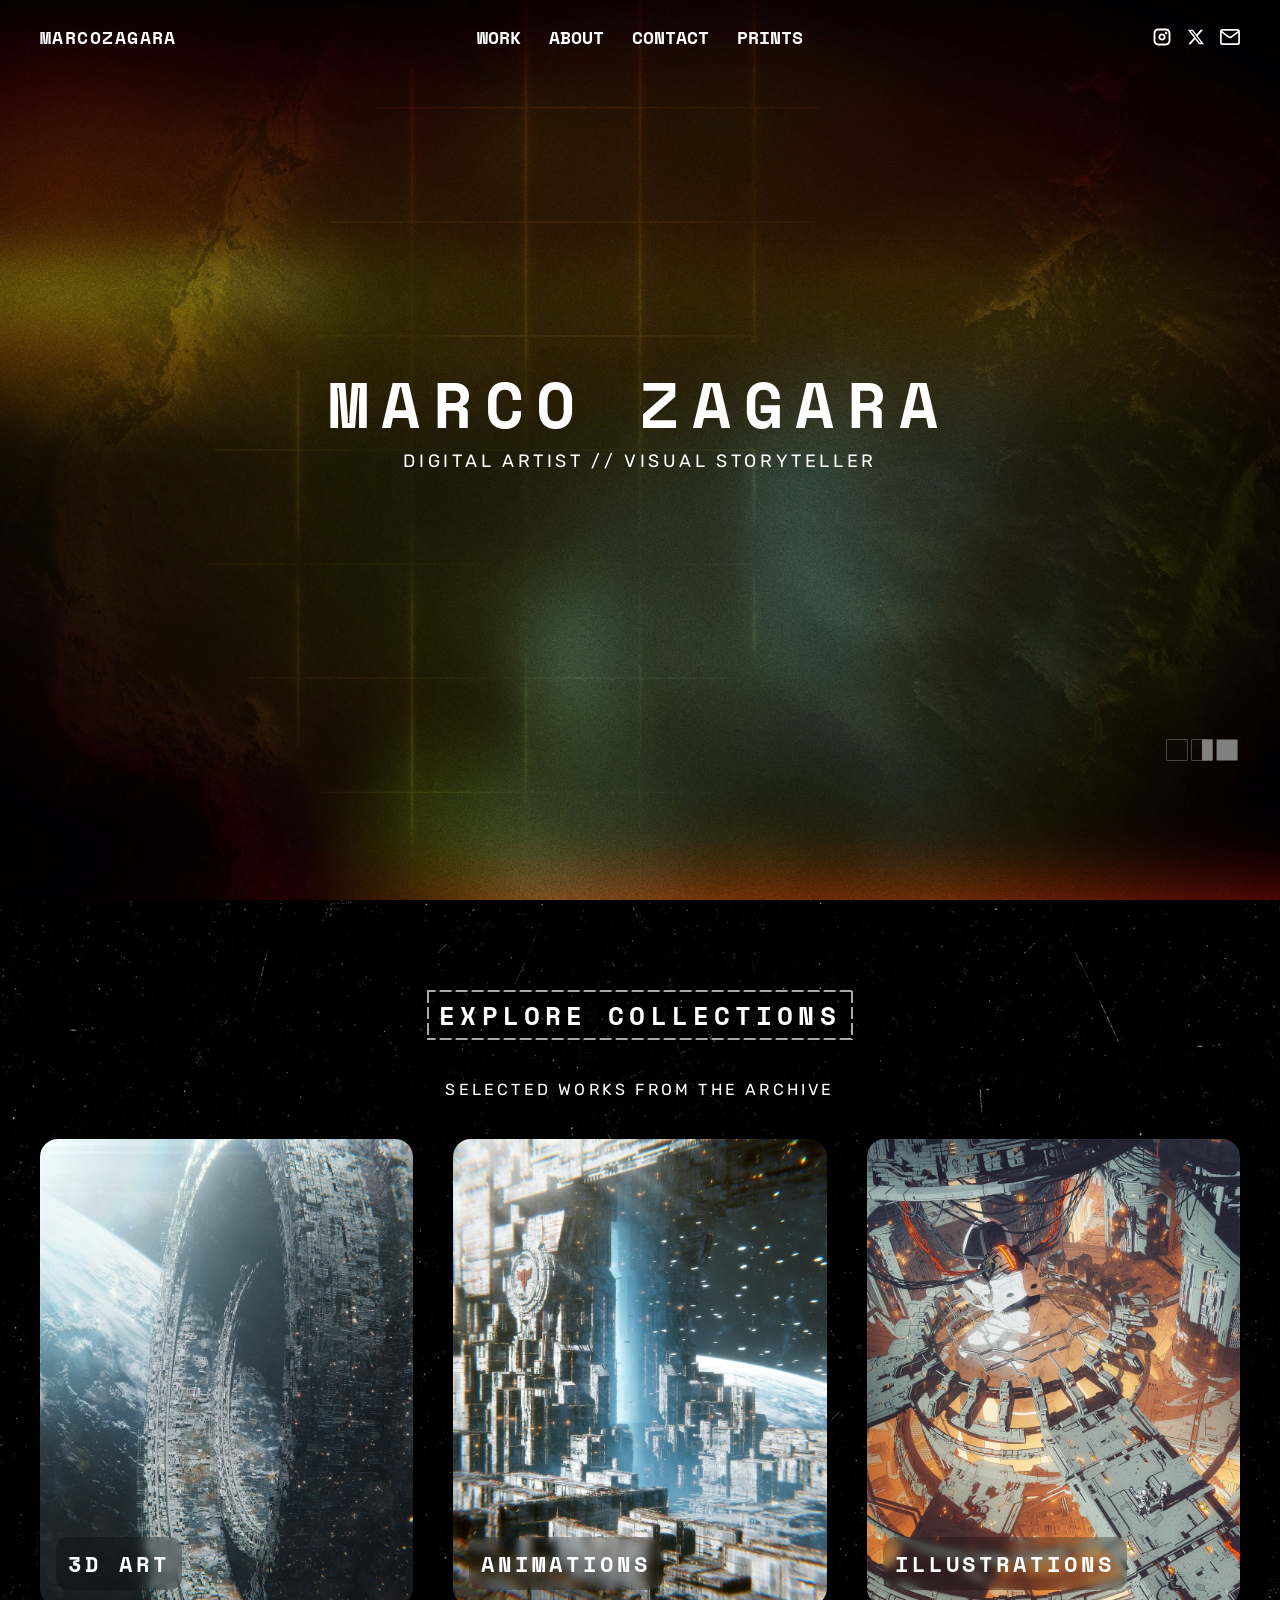
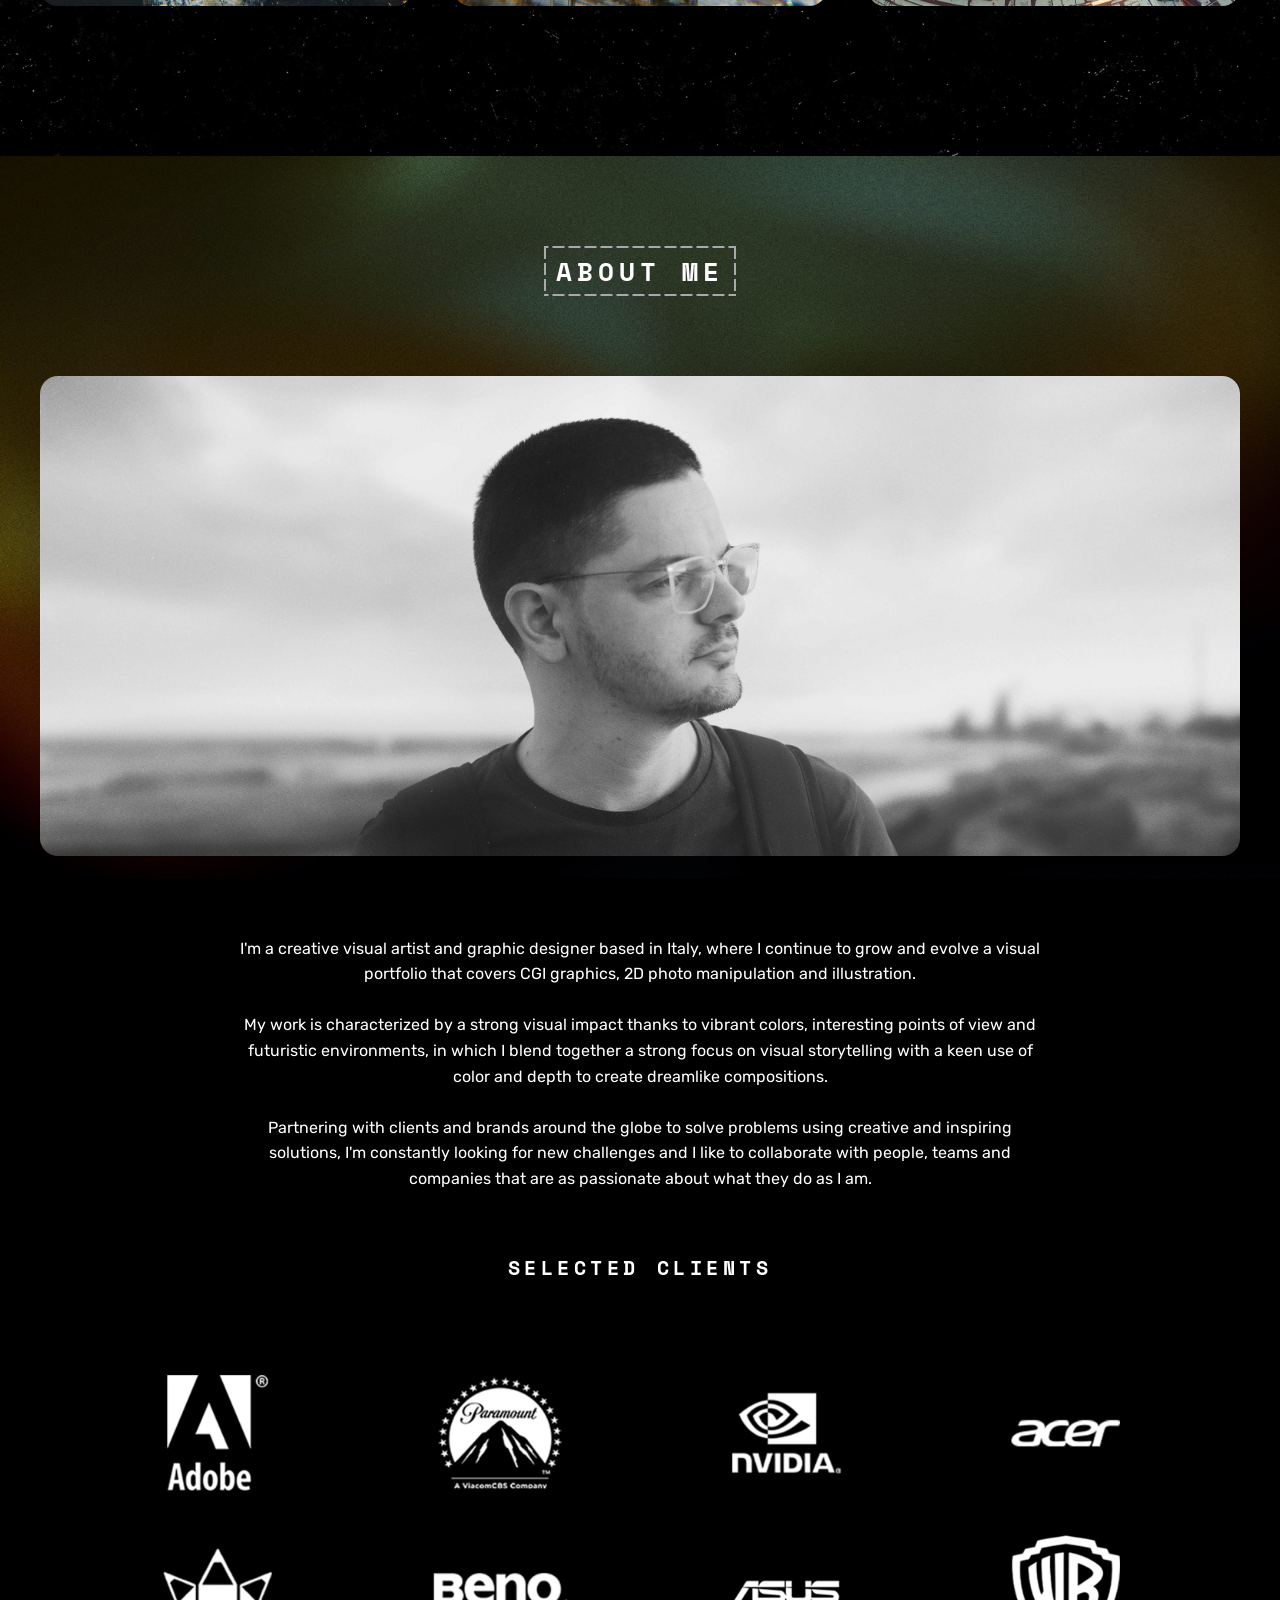
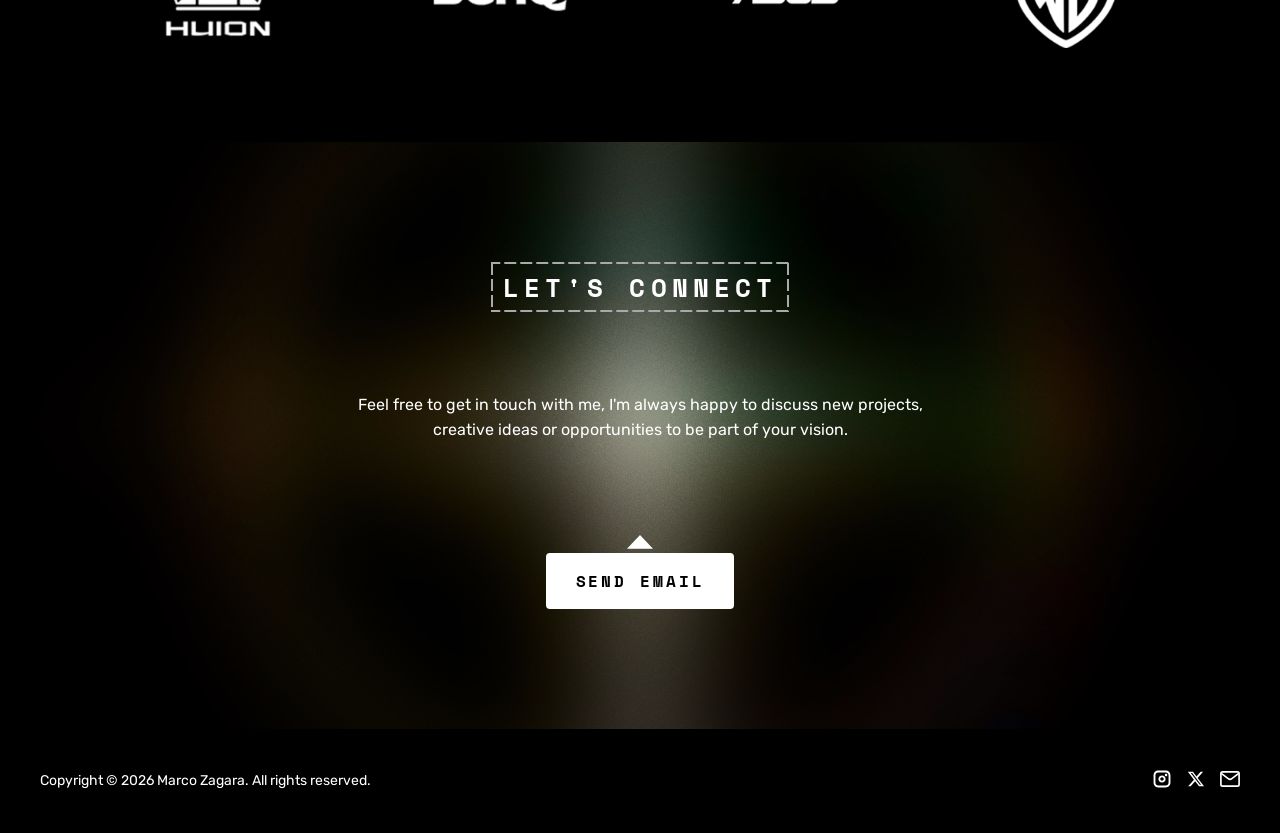
==== commit 5f596489: "add arrowdown to index" ====
--- a/index.html
+++ b/index.html
@@ -18,11 +18,11 @@
 <nav class="nav" id="navbar">
   <div class="container nav__inner">
 
-    <a href="#top" class="nav__brand">MARCOZAGARA</a>
+    <a href="index.html" class="nav__brand">MARCOZAGARA</a>
 
     <div class="nav__links">
       <a href="#work">WORK</a>
-      <a href="#about">ABOUT ME</a>
+      <a href="#about">ABOUT</a>
       <a href="#contact">CONTACT</a>
       <a href="https://displate.com/artist/marcozagara?art=5eda8d5497c77" target=”_blank”>PRINTS</a>
     </div>
@@ -49,9 +49,26 @@
 
   </div>
 
-  <div class="nav__mobile-menu" id="navMenu">
-    <a href="#work">WORK</a>
-    <a href="#about">ABOUT ME</a>
+    <div class="nav__mobile-menu" id="navMenu">
+    <div class="nav__mobile-work">
+      <button
+        class="nav__mobile-work-toggle"
+        id="mobileWorkToggle"
+        type="button"
+        aria-expanded="false"
+        aria-controls="mobileWorkSubmenu"
+      >
+        <span>WORK</span>
+        <span class="nav__mobile-work-arrow" aria-hidden="true"></span>
+      </button>
+
+      <div class="nav__mobile-submenu" id="mobileWorkSubmenu">
+        <a href="3dart.html">3D ART</a>
+        <a href="animations.html">ANIMATIONS</a>
+        <a href="illustrations.html">ILLUSTRATIONS</a>
+      </div>
+    </div>
+    <a href="#about">ABOUT</a>
     <a href="#contact">CONTACT</a>
     <a href="https://displate.com/artist/marcozagara?art=5eda8d5497c77" target=”_blank”>PRINTS</a>
 
@@ -74,6 +91,9 @@
 
 <div class="container hero-ill-wrap">
     <img src="images/squares.svg" alt="" class="hero-illustration">
+    <a href="#work" class="hero-scroll-link" aria-label="Scroll to work">
+      <img src="images/arrowdown.svg" alt="" class="hero-scroll-icon">
+    </a>
   </div>
 
   <div class="container">
@@ -91,18 +111,18 @@
 
     <div class="cards">
       <a class="card" href="3dart.html" aria-label="3D Art">
-        <img class="card__img" src="images/cards-3d.jpg" alt="3D Art cover" />
+        <img class="card__img" src="images/cards-3d-cmp.jpg" alt="3D Art cover" />
         <div class="card__label">3D ART</div>
       </a>
 
       <a class="card" href="animations.html" aria-label="Animations">
-        <img class="card__img" src="images/cards-animations.jpg" alt="Animations cover" />
+        <img class="card__img" src="images/cards-animations-cmp.jpg" alt="Animations cover" />
         <div class="card__label">ANIMATIONS</div>
       </a>
 
       <a class="card" href="illustrations.html" aria-label="Illustrations">
 
-        <img class="card__img" src="images/cards-illustrations.jpg" alt="Illustrations cover" />
+        <img class="card__img" src="images/cards-illustrations-cmp.jpg" alt="Illustrations cover" />
         <div class="card__label">ILLUSTRATIONS</div>
       </a>
     </div>
@@ -116,11 +136,11 @@
   <div class="container">
 
     <div class="section-head">
-      <h2 class="section-title">ABOUT</h2>
+      <h2 class="section-title">ABOUT ME</h2>
     </div>
 
     <div class="about-photo">
-      <img src="images/about-photo.jpg" alt="Marco Zagara">
+      <img src="images/about-photo-cmp.jpg" alt="Marco Zagara">
     </div>
 
     <div class="about-bio">
@@ -137,7 +157,7 @@
 
       <h3 class="clients-title">SELECTED CLIENTS</h3>
 
-      <img src="images/clients.png" alt="Selected clients">
+      <img src="images/clients-cmp.png" alt="Selected clients">
 
     </div>
 
@@ -203,3 +223,4 @@
 
 </html>
 
+
--- a/css/style.css
+++ b/css/style.css
@@ -46,7 +46,7 @@
   justify-content: center; /* centro orizzontale */
   text-align: center;
 
-  background-image: url("../images/hero_background.jpg");
+  background-image: url("../images/hero_background-cmp.jpg");
 background-size: cover;
 background-position: center;
 background-repeat: no-repeat;;
@@ -115,7 +115,7 @@
     top: 100%;
     left: 0;
     width: 100%;
-    height: 220px;
+    height: 320px;
 
     border-bottom: 1px solid rgba(255,255,255,0.18);
 
@@ -309,16 +309,23 @@
     left: 0;
     width: 100%;
 
-    display: none;
+    display: flex;
     flex-direction: column;
+    align-items: center;
     gap: 18px;
     padding-top: 24px;
     padding-bottom: 24px;
-
-    background: rgba(0, 0, 0, 0.85);
+    text-align: center;
+
+    background: rgba(0, 0, 0, 0.90);
     border-top: 1px solid rgba(255, 255, 255, 0.24);
     border-bottom: 1px solid rgba(255, 255, 255, 0.24);
     overflow: hidden;
+    max-height: 0;
+    opacity: 0;
+    transform: translateY(-12px);
+    pointer-events: none;
+    transition: max-height 0.15s ease, opacity 0.15s ease, transform 0.15s ease;
   }
 
   .nav__mobile-menu a {
@@ -330,7 +337,67 @@
     transition: color 0.15s ease;
   }
 
+  .nav__mobile-work {
+    width: 100%;
+    padding-bottom: 24px;
+    border-bottom: 1px solid rgba(255,255,255,0.24);
+  }
+
+  .nav__mobile-work-toggle {
+    width: 100%;
+    padding: 0;
+    background: none;
+    border: none;
+    color: #ffffff;
+    font-family: "Space Mono", monospace;
+    font-size: 16px;
+    font-weight: 700;
+    display: block;
+    text-align: center;
+    position: relative;
+    cursor: pointer;
+  }
+
+  .nav__mobile-work-toggle > span:first-child {
+    display: inline-block;
+  }
+
+  .nav__mobile-work-arrow {
+    width: 7px;
+    height: 7px;
+    border-right: 2px solid currentColor;
+    border-bottom: 2px solid currentColor;
+    position: absolute;
+    top: 50%;
+    left: calc(50% + 28px);
+    transform: translateY(-50%) rotate(45deg);
+    transition: transform 0.2s ease;
+  }
+
+  .nav__mobile-submenu {
+    display: flex;
+    flex-direction: column;
+    align-items: center;
+    gap: 14px;
+    margin-top: 0;
+    max-height: 0;
+    opacity: 0;
+    transform: translateY(-10px);
+    overflow: hidden;
+    pointer-events: none;
+    transition: max-height 0.15s ease, opacity 0.15s ease, transform 0.15s ease, margin-top 0.15s ease;
+  }
+
+  .nav__mobile-submenu a {
+    font-size: 14px;
+    letter-spacing: 0.04em;
+    border: none;
+    padding: 0;
+  }
+
 .nav__mobile-menu > a {
+  display: block;
+  width: 100%;
   font-family: "Space Mono", monospace;
   font-size: 16px;
   font-weight: 700;
@@ -352,8 +419,31 @@
     color: #ffbc58;
   }
 
+  .nav__mobile-work-toggle:hover {
+    color: #ffbc58;
+  }
+
   .nav--open .nav__mobile-menu {
-    display: flex;
+    max-height: 420px;
+    opacity: 1;
+    transform: translateY(0);
+    pointer-events: auto;
+  }
+
+  .nav--open.nav--work-open .nav__mobile-menu {
+    max-height: 560px;
+  }
+
+  .nav--work-open .nav__mobile-submenu {
+    max-height: 180px;
+    opacity: 1;
+    transform: translateY(0);
+    margin-top: 16px;
+    pointer-events: auto;
+  }
+
+  .nav--work-open .nav__mobile-work-arrow {
+    transform: translateY(-50%) rotate(225deg);
   }
 }
 
@@ -379,7 +469,7 @@
 /* Section spacing */
 .work {
   padding: 90px 0;
-    background-image: url("../images/work-bg.jpg");
+    background-image: url("../images/work-bg-cmp.jpg");
 
   background-size: cover;
   background-position: center;
@@ -575,7 +665,7 @@
   padding: 90px 0;
   text-align: center;
 
-  background-image: url("../images/about-bg.jpg");
+  background-image: url("../images/about-bg-cmp.jpg");
   background-size: cover;
   background-position: center;
   background-repeat: no-repeat;
@@ -665,7 +755,7 @@
   text-align: center;
 
   background-image: linear-gradient(rgba(0,0,0,0.20), rgba(0,0,0,0.20)),
-    url("../images/contact-bg.jpg");
+    url("../images/contact-bg-cmp.jpg");
 
   background-size: cover;
   background-position: center;
@@ -794,7 +884,17 @@
 
 
 
-
+@media (hover: none) and (pointer: coarse) {
+
+  *:hover {
+    color: inherit !important;
+    background: inherit !important;
+    opacity: 1 !important;
+    transform: none !important;
+    filter: none !important;
+  }
+
+}
 
 
 
@@ -814,6 +914,13 @@
     color: #ffffff;
   }
 
+  .nav__mobile-work-toggle:hover,
+  .nav__mobile-work-toggle:active,
+  .nav__mobile-work-toggle:focus,
+  .nav__mobile-work-toggle:focus-visible {
+    color: #ffffff;
+  }
+
   .nav__icons a:hover img,
   .nav__icons a:active img,
   .nav__icons a:focus img,
@@ -828,7 +935,16 @@
 
 
 
-
+@media (max-width: 768px) {
+
+  .nav__links a:hover,
+  .nav__mobile-menu a:hover,
+  .nav__mobile-work-toggle:hover,
+  .nav__brand:hover {
+    color: #ffffff !important;
+  }
+
+}
 
 
 
@@ -866,4 +982,266 @@
   z-index: 2;
 }
 
-
+/* =========================
+   3D ART PAGE
+========================= */
+
+.gallery-page {
+  background: #000;
+  padding-top: 140px;
+  padding-bottom: 120px;
+  --gallery-section-gap: 100px;
+}
+
+.gallery-page__title {
+  font-family: "Space Mono", monospace;
+  font-size: clamp(30px, 3vw, 40px);
+  font-weight: 700;
+  letter-spacing: 0.16em;
+  text-transform: uppercase;
+  text-align: center;
+  margin: 0 0 var(--gallery-section-gap) 0;
+}
+
+.gallery-page__subtitle {
+  font-family: "Rubik", sans-serif;
+  font-size: clamp(14px, 1.2vw, 18px);
+  line-height: 1.5;
+  text-align: center;
+  max-width: 680px;
+  margin: 0 auto 80px auto;
+}
+
+/* gallery */
+
+.art-gallery {
+  --gallery-gap: 24px;
+  display: flex;
+  flex-direction: column;
+  gap: var(--gallery-gap);
+}
+
+.art-gallery__row {
+  display: flex;
+  width: 100%;
+  gap: var(--gallery-gap);
+  align-items: flex-start;
+}
+
+.art-gallery__item {
+  display: block;
+  overflow: hidden;
+  flex: 0 0 auto;
+  text-decoration: none;
+}
+
+.art-gallery__item img {
+  display: block;
+  width: 100%;
+  height: 100%;
+  object-fit: cover;
+}
+
+/* lightbox */
+.lightbox {
+  position: fixed;
+  inset: 0;
+  z-index: 10000;
+  display: none;
+  align-items: center;
+  justify-content: center;
+  background: rgba(0, 0, 0, 0.85);
+  padding: 24px;
+}
+
+.lightbox.is-open {
+  display: flex;
+}
+
+.lightbox__viewport {
+  width: min(1200px, 100%);
+  height: min(90vh, 900px);
+  overflow: hidden;
+  position: relative;
+  touch-action: pan-y;
+  cursor: grab;
+}
+
+.lightbox__viewport.is-dragging {
+  cursor: grabbing;
+}
+
+.lightbox__track {
+  height: 100%;
+  display: flex;
+  transition: transform 0.35s ease;
+}
+
+.lightbox__slide {
+  min-width: 100%;
+  height: 100%;
+  display: flex;
+  align-items: center;
+  justify-content: center;
+}
+
+.lightbox__slide img {
+  max-width: 100%;
+  max-height: 100%;
+  width: auto;
+  height: auto;
+  object-fit: contain;
+}
+
+.lightbox__arrow {
+  position: absolute;
+  top: 50%;
+  transform: translateY(-50%);
+  z-index: 2;
+  width: 56px;
+  height: 56px;
+  border: none;
+  background: transparent;
+  color: #fff;
+  font-size: 42px;
+  line-height: 1;
+  cursor: pointer;
+  display: flex;
+  align-items: center;
+  justify-content: center;
+}
+
+.lightbox__arrow--prev {
+  left: calc((100vw - min(1200px, 100vw)) / 2 + 20px);
+}
+
+.lightbox__arrow--next {
+  right: calc((100vw - min(1200px, 100vw)) / 2 + 20px);
+}
+
+.lightbox__arrow.is-disabled {
+  opacity: 0;
+  pointer-events: none;
+}
+
+@media (max-width: 768px) {
+  .lightbox {
+    padding: 12px;
+  }
+
+  .lightbox__viewport {
+    height: min(82vh, 700px);
+  }
+
+  .lightbox__arrow {
+    width: 44px;
+    height: 44px;
+    font-size: 34px;
+  }
+
+  .lightbox__arrow--prev {
+    left: 4px;
+  }
+
+  .lightbox__arrow--next {
+    right: 4px;
+  }
+}
+
+/* nasconde gli elementi sorgente originali:
+   il JS li legge e poi costruisce le righe */
+.art-gallery__source {
+  display: none;
+}
+
+.explore-more {
+  margin-top: var(--gallery-section-gap);
+  text-align: center;
+}
+
+.explore-more__title {
+  margin: 0 0 20px 0;
+  font-family: "Rubik", sans-serif;
+  font-size: clamp(16px, 1.6vw, 20px);
+  letter-spacing: 0.18em;
+  text-transform: uppercase;
+}
+
+.explore-more__links {
+  display: grid;
+  grid-template-columns: minmax(0, 1fr) auto minmax(0, 1fr);
+  align-items: center;
+  column-gap: 30px;
+  max-width: 700px;
+  margin: 0 auto;
+}
+
+.explore-more__links::before {
+  content: "";
+  grid-row: 1;
+  grid-column: 2;
+  justify-self: center;
+  align-self: center;
+  width: 2px;
+  height: 1em;
+  background: rgba(255, 255, 255, 0.45);
+}
+
+.explore-more__links a {
+  font-family: "Space Mono", monospace;
+  font-size: clamp(17px, 1.7vw, 22px);
+  font-weight: 700;
+  line-height: 1;
+  letter-spacing: 0.12em;
+  text-transform: uppercase;
+  color: #ffffff;
+  text-decoration: none;
+  transition: color 0.15s ease;
+}
+
+.explore-more__links a:first-of-type {
+  grid-row: 1;
+  grid-column: 1;
+  justify-self: end;
+}
+
+.explore-more__links a:last-of-type {
+  grid-row: 1;
+  grid-column: 3;
+  justify-self: start;
+}
+
+.explore-more__links a:hover {
+  color: #ffbc58;
+}
+
+@media (max-width: 768px) {
+  .gallery-page {
+    padding-top: 120px;
+    padding-bottom: 100px;
+    --gallery-section-gap: 70px;
+  }
+
+  .gallery-page__title {
+    font-size: clamp(24px, 6vw, 32px);
+    letter-spacing: 0.1em;
+  }
+
+  .gallery-page__subtitle {
+    font-size: 13px;
+    margin-bottom: 48px;
+  }
+
+  .art-gallery {
+    --gallery-gap: 12px;
+  }
+
+  .explore-more {
+    margin-top: var(--gallery-section-gap);
+  }
+
+  .explore-more__links {
+    column-gap: 20px;
+  }
+}
+
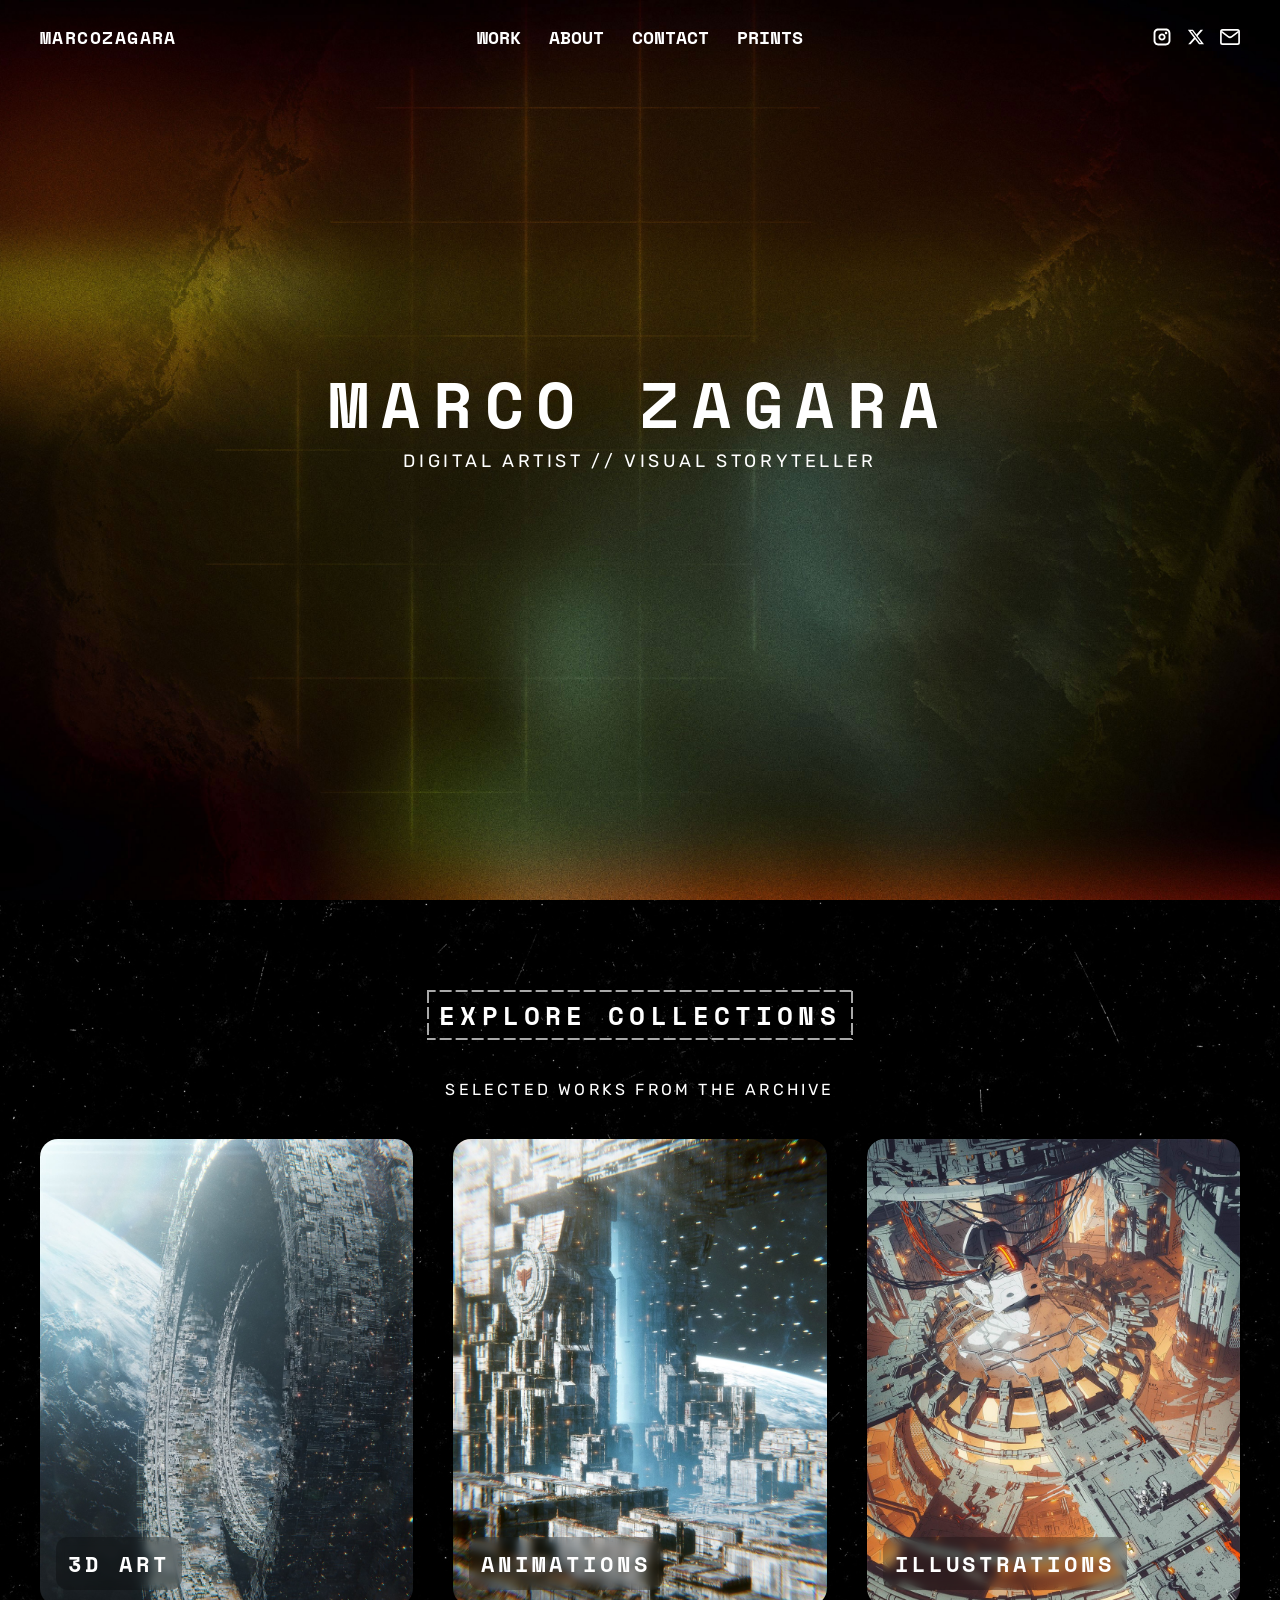
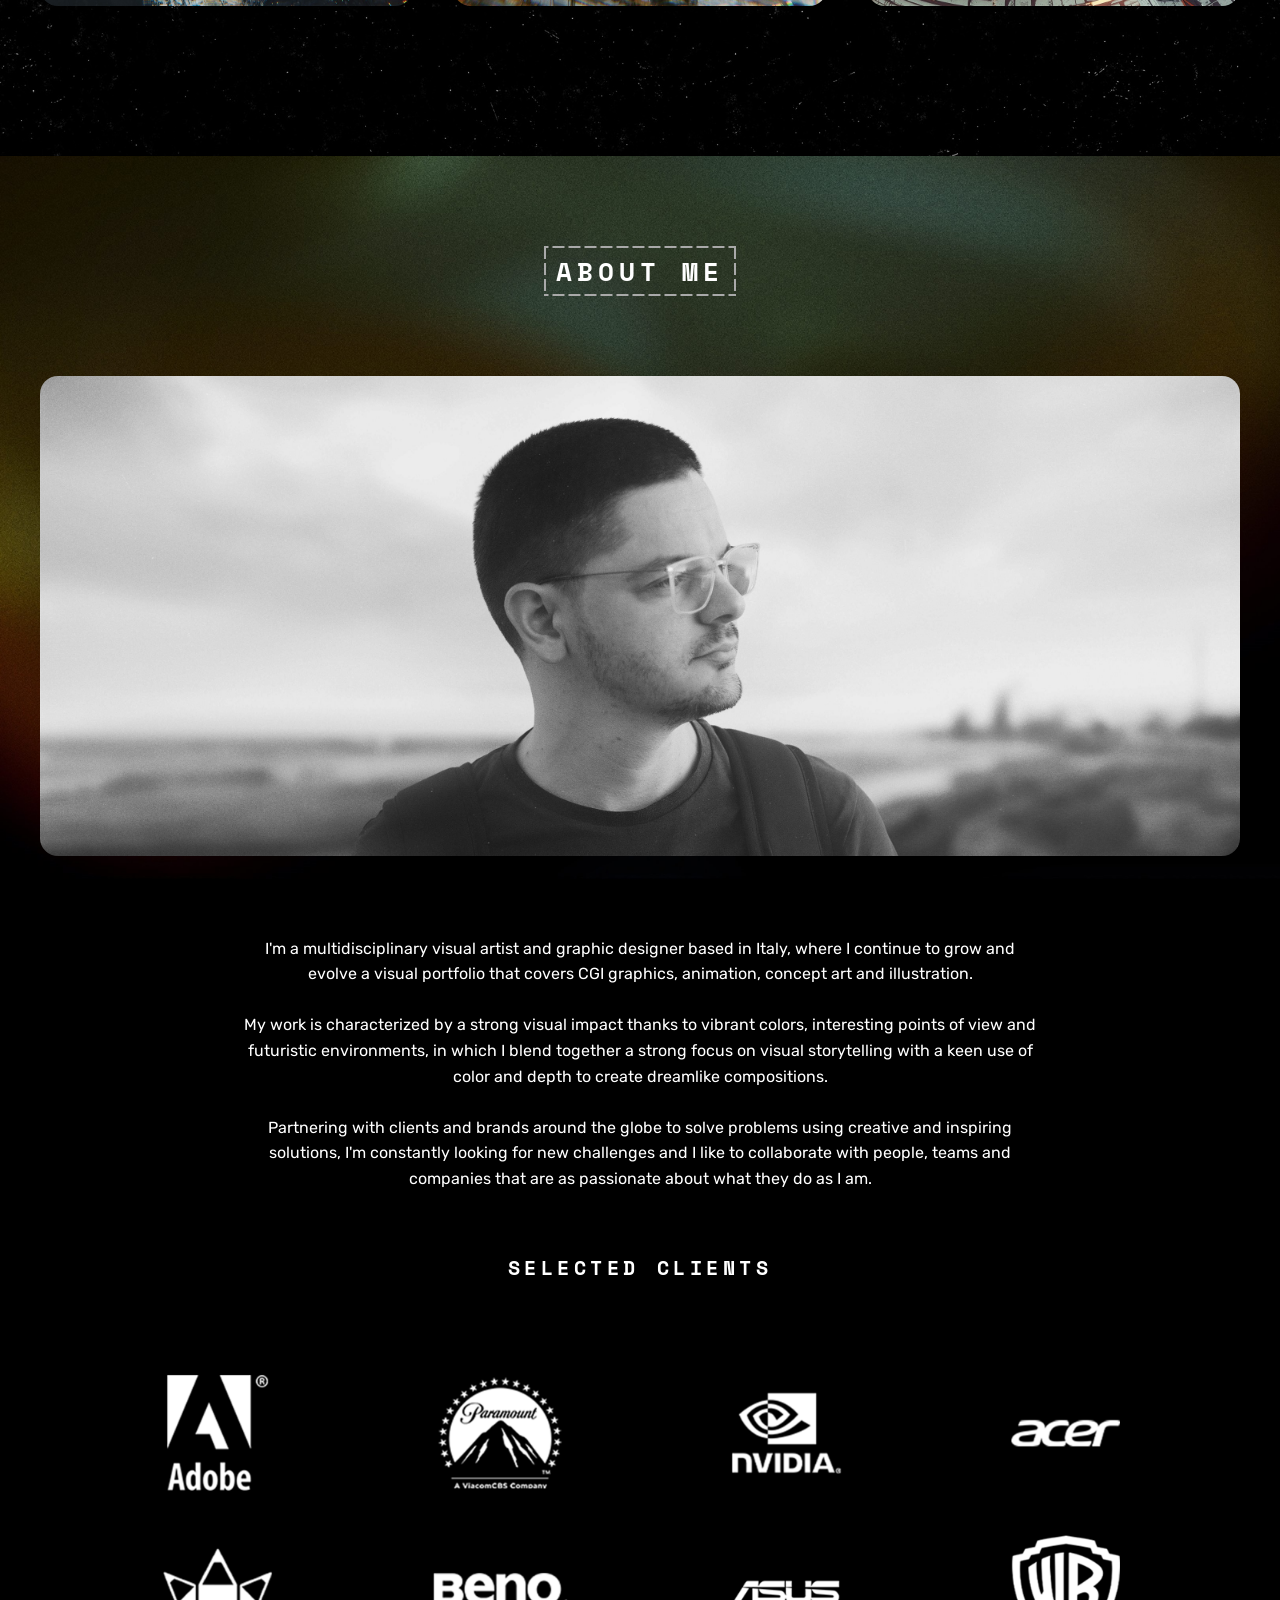
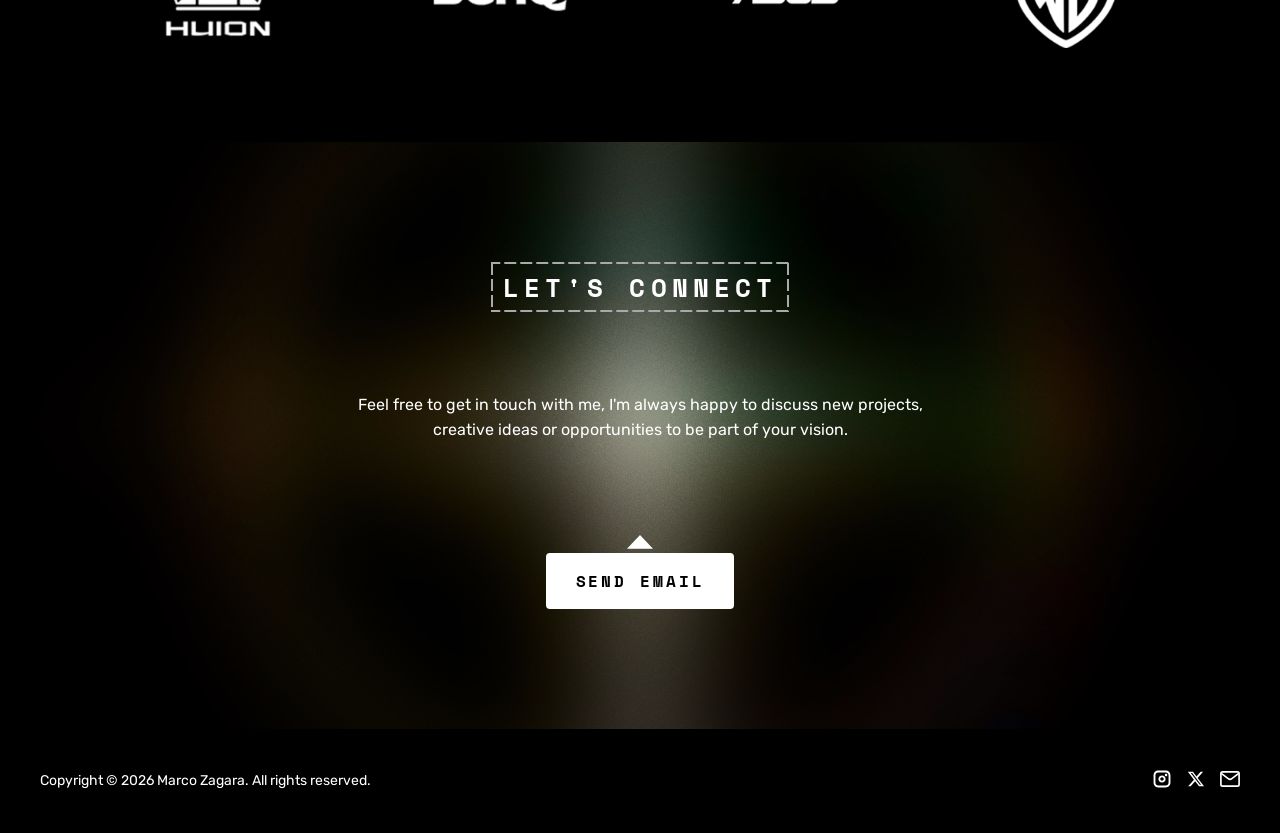
==== commit f34b5a3a: "edit bio" ====
--- a/index.html
+++ b/index.html
@@ -145,7 +145,7 @@
 
     <div class="about-bio">
       <p>
-        I'm a creative visual artist and graphic designer based in Italy, where I continue to grow and evolve a visual portfolio that covers CGI graphics, 2D photo manipulation and illustration. <br> <br>
+        I'm a multidisciplinary visual artist and graphic designer based in Italy, where I continue to grow and evolve a visual portfolio that covers CGI graphics, animation, concept art and illustration. <br> <br>
 
 My work is characterized by a strong visual impact thanks to vibrant colors, interesting points of view and futuristic environments, in which I blend together a strong focus on visual storytelling with a keen use of color and depth to create dreamlike compositions. <br> <br>
 
@@ -224,3 +224,4 @@
 </html>
 
 
+
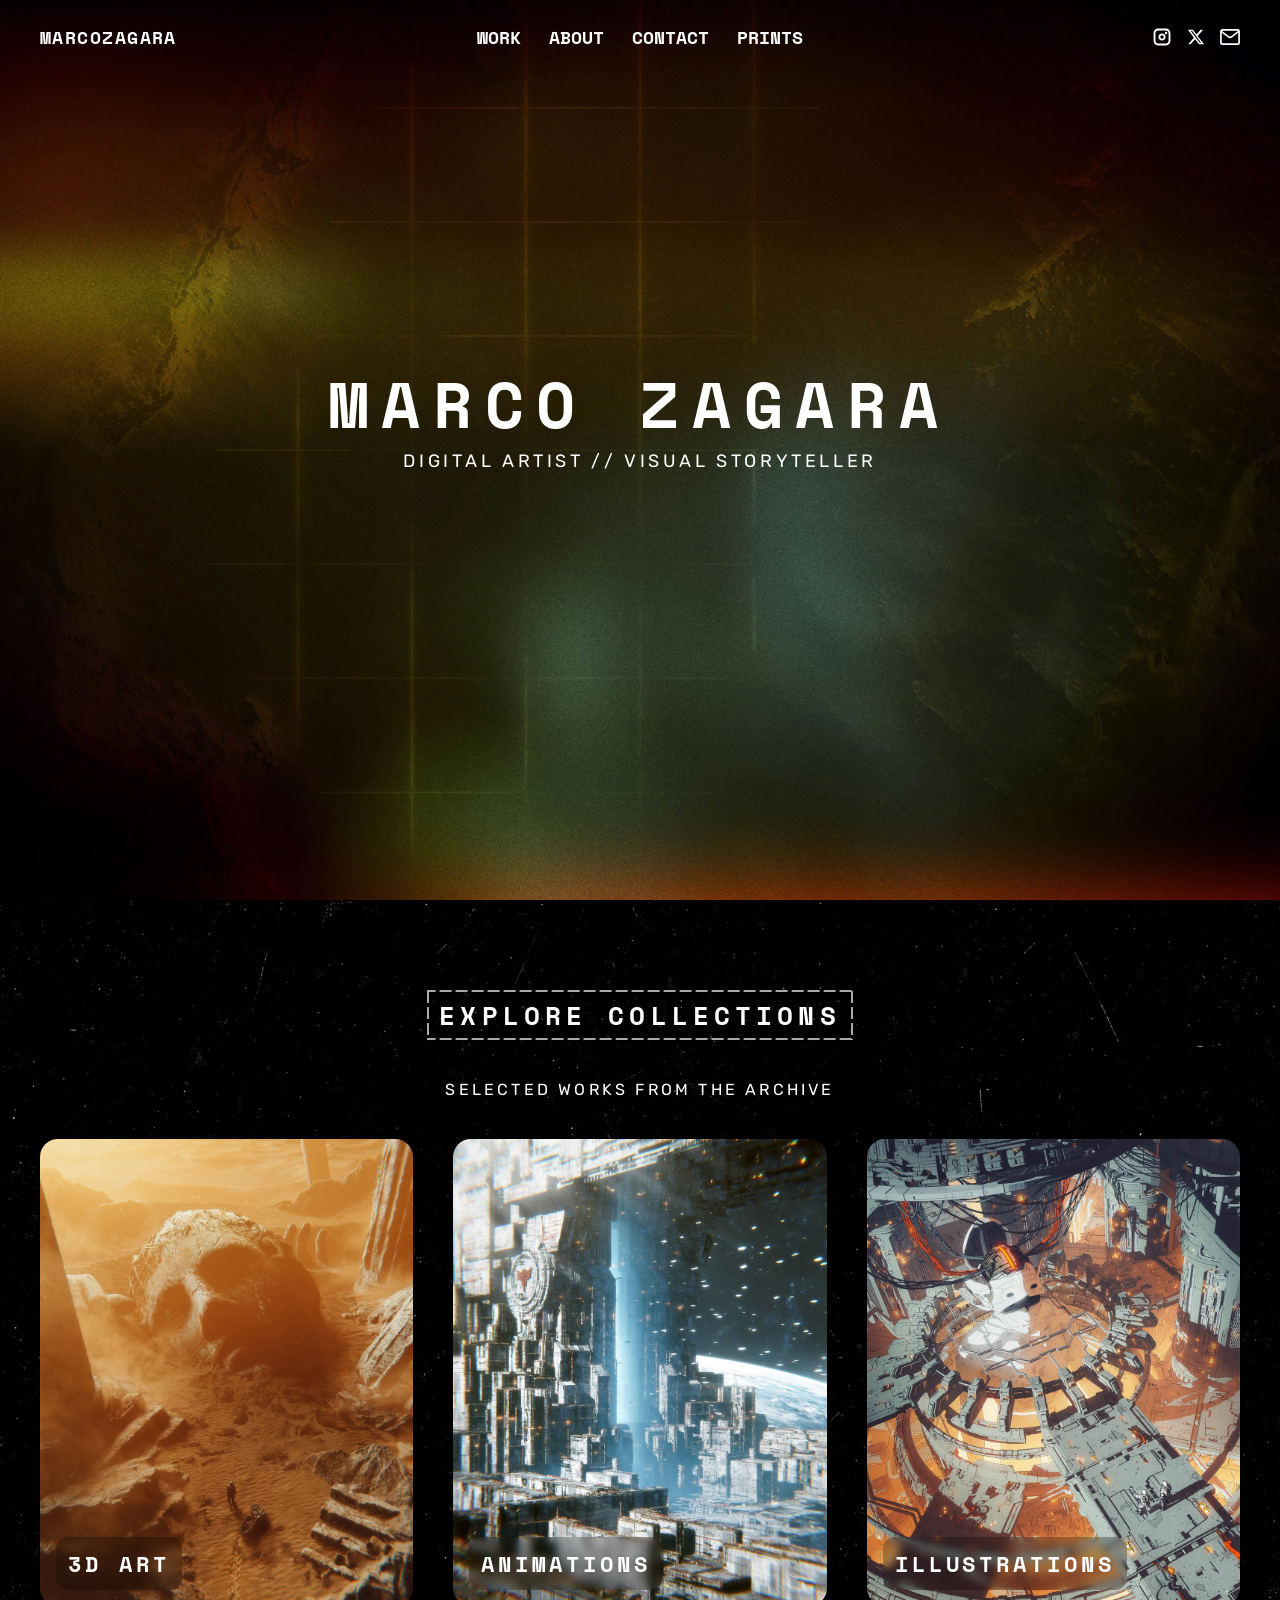
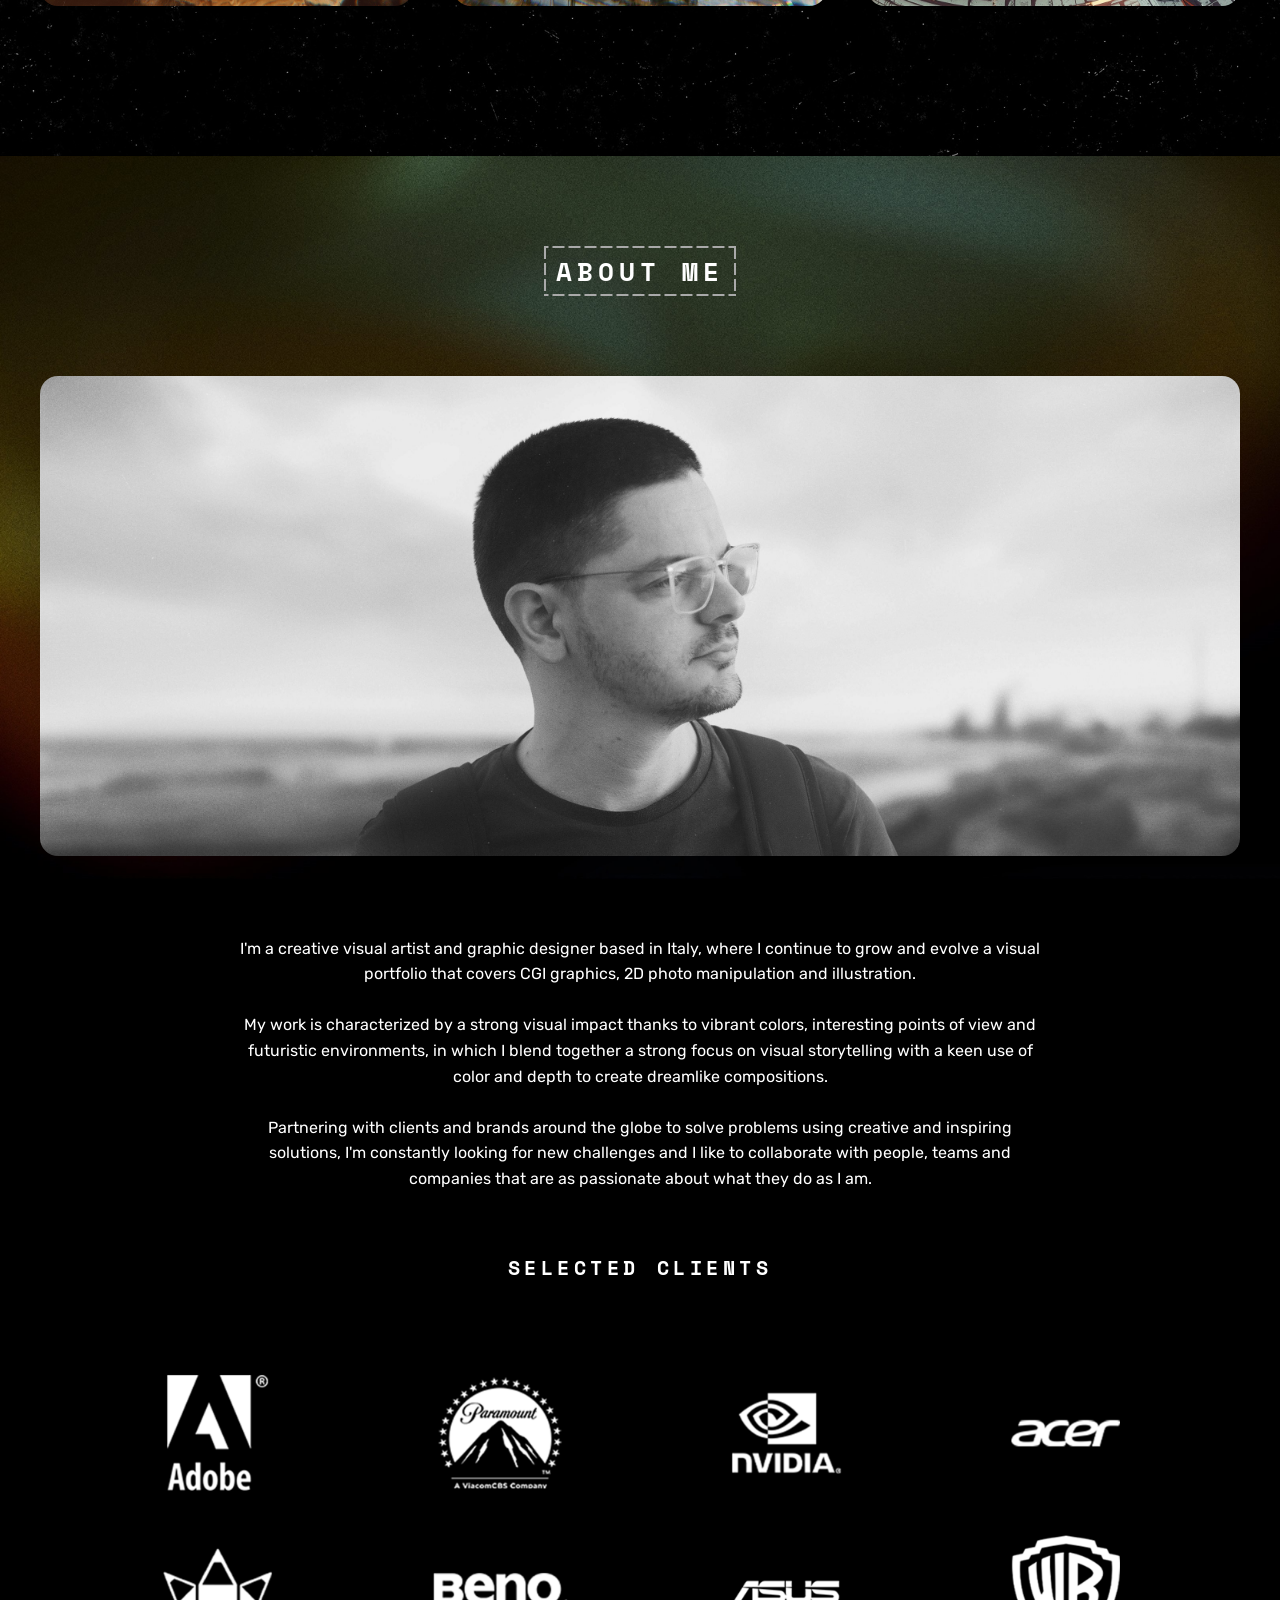
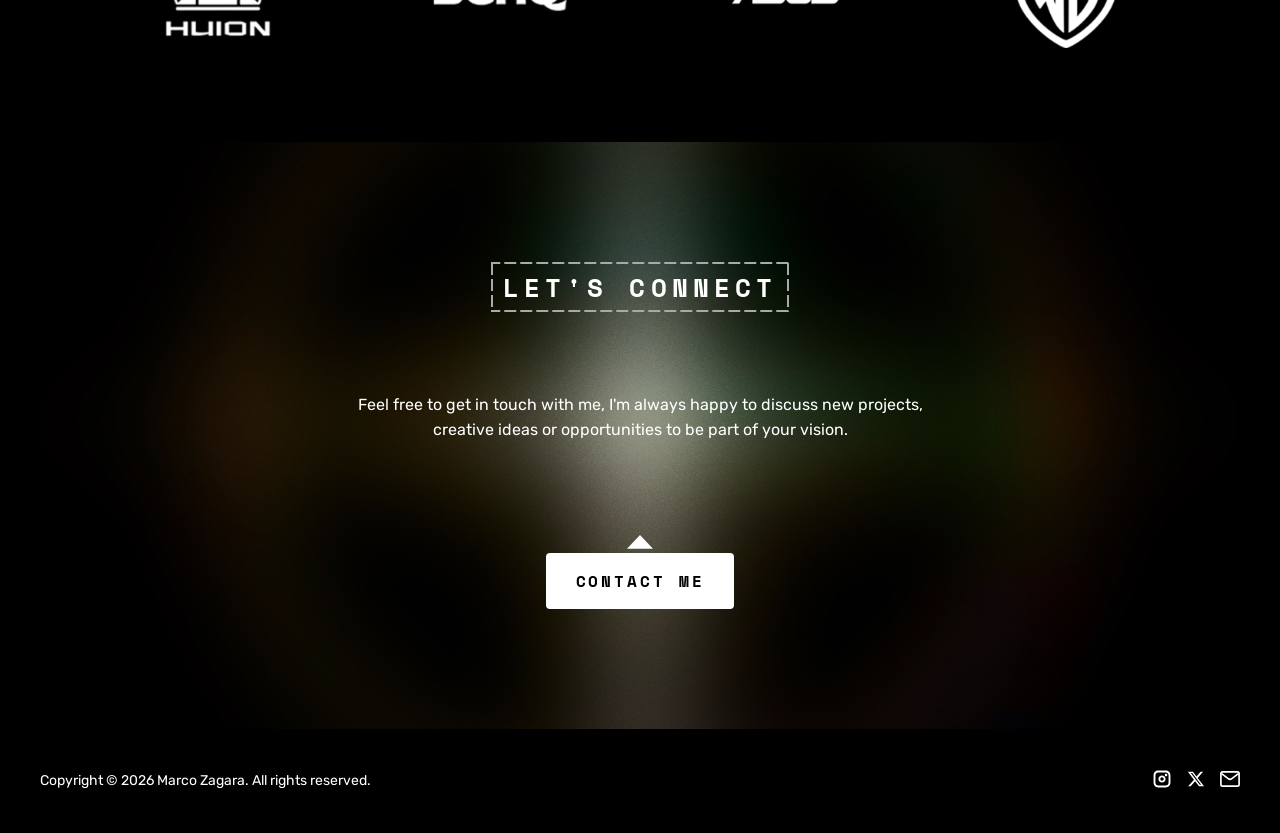
==== commit a53c5422: "Edit index.html" ====
--- a/index.html
+++ b/index.html
@@ -111,7 +111,7 @@
 
     <div class="cards">
       <a class="card" href="3dart.html" aria-label="3D Art">
-        <img class="card__img" src="images/cards-3d-cmp.jpg" alt="3D Art cover" />
+        <img class="card__img" src="images/3d/theremains.jpg" alt="3D Art cover" />
         <div class="card__label">3D ART</div>
       </a>
 
@@ -145,7 +145,7 @@
 
     <div class="about-bio">
       <p>
-        I'm a multidisciplinary visual artist and graphic designer based in Italy, where I continue to grow and evolve a visual portfolio that covers CGI graphics, animation, concept art and illustration. <br> <br>
+        I'm a creative visual artist and graphic designer based in Italy, where I continue to grow and evolve a visual portfolio that covers CGI graphics, 2D photo manipulation and illustration. <br> <br>
 
 My work is characterized by a strong visual impact thanks to vibrant colors, interesting points of view and futuristic environments, in which I blend together a strong focus on visual storytelling with a keen use of color and depth to create dreamlike compositions. <br> <br>
 
@@ -181,7 +181,7 @@
 
     <div class="contact-button">
       <a href="mailto:marcozagara17@email.com" class="email-btn">
-        SEND EMAIL
+        CONTACT ME
       </a>
     </div>
 
@@ -224,4 +224,3 @@
 </html>
 
 
-
